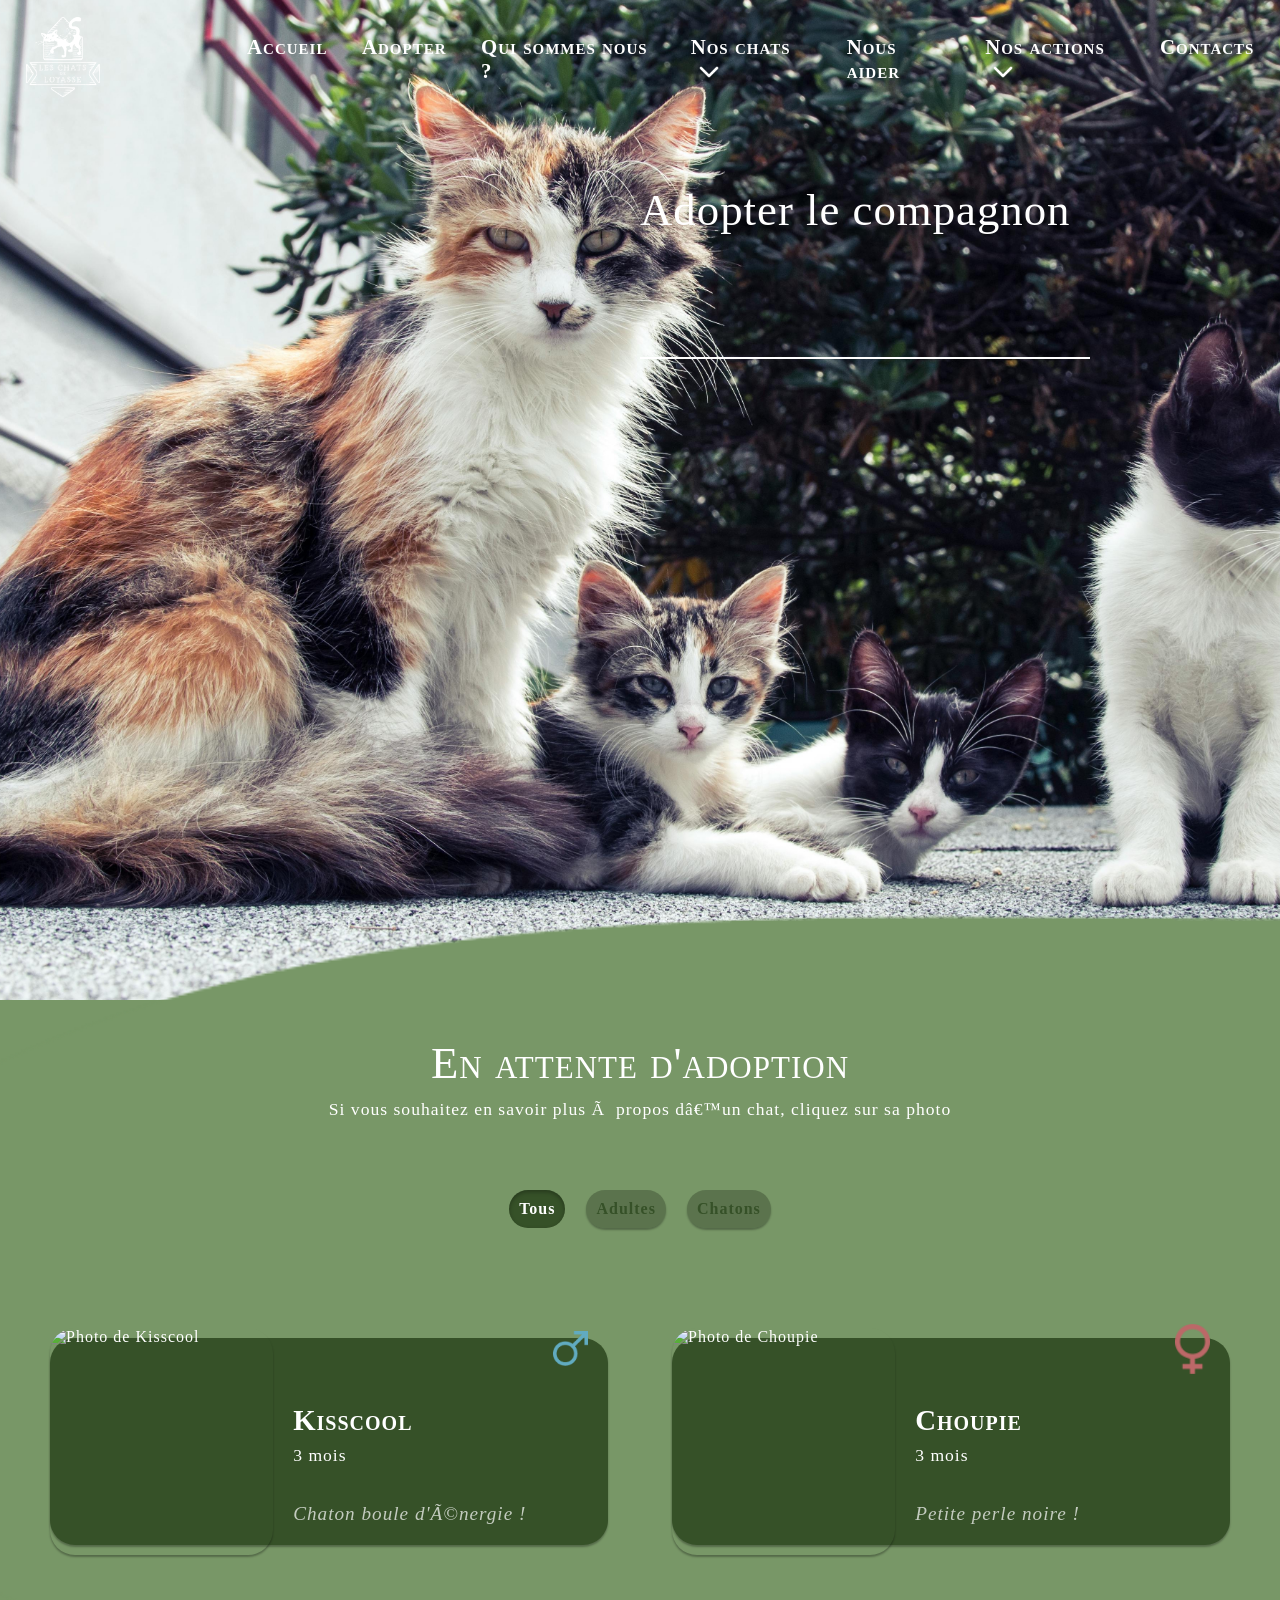
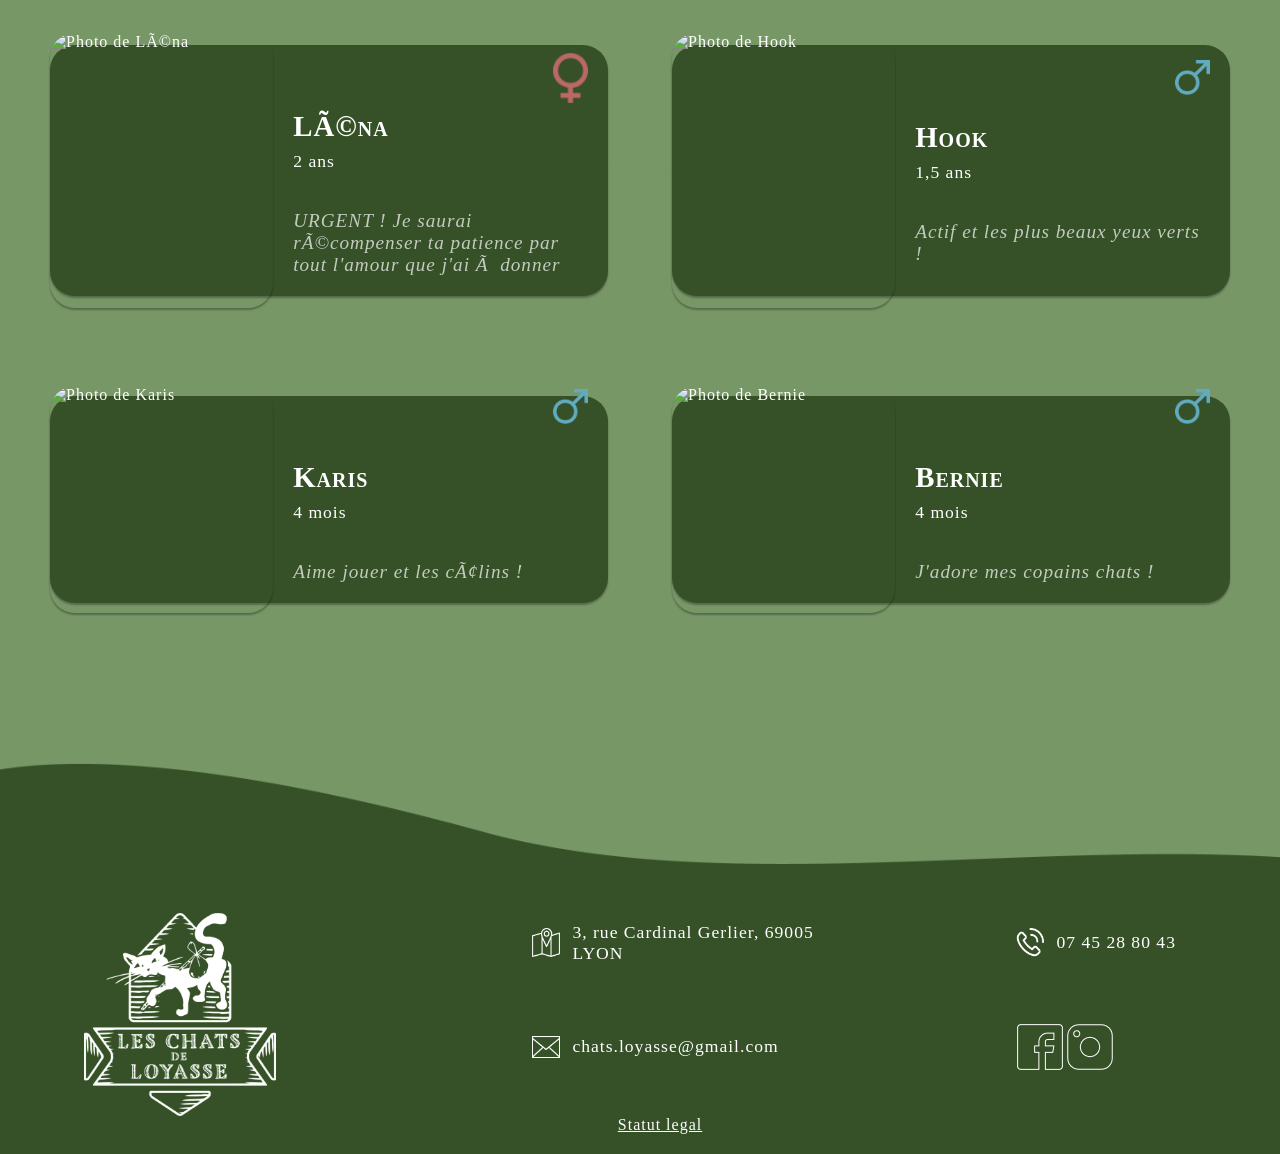
==== adopter.html @ 7abb9135 "Deploying to my-pages from @ LesChatsLoyasse/leschatsloyasse.github.io@4f9bb8a33cccd2a9893de539b8f32" ====
<!DOCTYPE html>

<html lang="fr">
    <head>
    <link rel="stylesheet" href="./styles/index.css">
    <link rel="icon" href="./assets/logo/logo.png"
    <meta charset="UTF-8">
    <meta name="viewport" content="width=device-width, initial-scale=1.0">
    <title>Les Chats de Loyasse</title>
    <script src="./js/mobile.js" defer></script>
    <script id="relative-root" type='text/plain'>./</script>
</head> 
    
    <body>
        <header id="header">
    <nav id="nav-placeholder">
        <div class="logo"> <img src="./assets/logo/logo.png" alt="Logo Association"> </div>
        <ul>
            <li><a href="./index.html">Accueil</a></li>
            <li><a href="./adopter.html">Adopter</a></li>
            <li><a href="./qui-sommes-nous.html">Qui sommes nous ?</a></li>
            <li class="dropdown"><a href="#">Nos chats<img src="./assets/icones/arrow.png"></a>
                <ul class="dropdown-menu">
                    <li><a href="./nos-chats/nouvelles-chats.html">Des nouvelles de nos chats</a></li>
                    <li><a href="./nos-chats/chats-partis.html">Ils nous ont quittés</a></li>
                </ul>
            </li>
            <li><a href="./nous-aider.html">Nous aider</a></li>
            <li class="dropdown"><a href="#">Nos actions<img src="./assets/icones/arrow.png"></a>
                <ul class="dropdown-menu">
                    <li><a href="./nos-actions/actualites.html">Nos actions récentes</a></li>
                    <li><a href="./nos-actions/archives.html">Archives</a></li>
                    <li><a href="./nos-actions/gazette.html">Gazette</a></li>
                </ul>
            </li>
            <li><a href="./contact.html">Contacts</a></li>
        </ul>
    </nav>
</header>   

        <script src="js/adoption.js" defer></script>
        <script id="adoption-data" type='application/json'>[{"id":1,"name":"Kisscool","age":"3 mois","gender":"m","quote":"Chaton boule d'énergie !","description":"Bonjour je m'appelle Kisscool, je suis né le 1er mai 2026. Je suis un chaton mâle.\nJ'aurais pu m'appeler Muguet,\nKisscool c'est quand même plus cool.\nJe suis une vraie boule d'énergie !\nJ'adore jouer, courir et me chamailler avec Choupie ma copine.\nJe suis très câlin et j'ai besoin de compagnie. Je n'aime pas l'inconnu et un peu timide au début quand je fais connaissance. \nMais une fois la confiance gagnée, je une machine à ronron. Je suis un vrai petit glouton, avec une préférence pour la pâté, je mange aussi des croquettes car cela est bon pour mes dents.\nIdentifié,\nPrimo vacciné typhus coryza,\nTesté Fiv et Leucose négatif,\nDéparasité et vermifugé.","imagesSrc":["https://lh3.googleusercontent.com/d/1_1PMD6SyiUjVE1dHV0y-Q23eF_4pXwdk"]},{"id":2,"name":"Choupie","age":"3 mois","gender":"f","quote":"Petite perle noire !","description":"Bonjour je m'appelle Choupie, je suis née le 1er mai 2026.\nJ'ai été trouvée seule errant dans la rue.\nJe suis une petite perle noire.\nActuellement je suis en famille d'accueil avec mon copain Kisscool.\nJe suis très aventureuse, j'aime explorer tous les endroits où je me trouve. Je n'ai pas peur des autres animaux, et je ne les fuis pas. \nJe suis assez indépendante.\nJ'apprécie les petits câlins mais pas de trop, c'est quand je le décide. J'aime beaucoup jouer, avec une petite préférence pour les balles, mais j'apprécie aussi le calme. J'ai bon appétit, je mange croquettes et pâté.\nIdentifiée,\nPrimo vacciné typhus coryza,\nTestée Fiv et Leucose négatif,\nDéparasitée et vermifugée.","imagesSrc":["https://lh3.googleusercontent.com/d/1IlS-QMqz1psFe7-3moTDQ3bWQQbSnFkf"]},{"id":3,"name":"Léna","age":"2 ans","gender":"f","quote":"URGENT ! Je saurai récompenser ta patience par tout l'amour que j'ai à donner","description":"Léna, jeune chatte très attachante, cherche une famille douce et patiente. Encore craintive vis-à-vis de l’humain, elle accepte de manger dans la main et se rapproche volontiers quand on ne cherche pas à la toucher. Très sociable avec ses congénères, elle adore la compagnie des autres chats. Elle ne se cache jamais, aime les coussins douillets, déambule librement dans la maison ou dans la cour. Elle joue seule ou avec les autres chats, mais a peur des objets agités par l’humain. Léna a besoin d’un foyer calme avec d’autres chats, de l’espace pour s’épanouir, et de temps pour accorder sa confiance. Un suivi vétérinaire est à prévoir pour l’aider à gérer son surpoids et son entretien. Offrez-lui un environnement serein et elle vous touchera par sa présence discrète et son regard tendre.\nPour adopter : envoyez un mail à adoptions.loyasse@gmail.com","imagesSrc":["https://lh3.googleusercontent.com/d/11Bg1rjlFTJp7i-NtbIuOmr6hZD1KEq0T","https://lh3.googleusercontent.com/d/1hBW05hfZKC8oevgwJj3qBRKaxlJEmF6s","https://lh3.googleusercontent.com/d/1T7B9fxQH6N_8dolacjbYdTZiBQu6Ne3V"]},{"id":4,"name":"Hook","age":"1,5 ans","gender":"m","quote":"Actif et les plus beaux yeux verts ! ","description":"Hook est un jeune chat mâle, très proche des humains.Il adore leur compagnie et est toujours en quête de câlins et d’attention. Avec les autres chats, il aime surtout avoir son indépendance et gérer les rencontres à son rythme. Comme il est très actif, il a besoin d’espace pour se dépenser. Un petit extérieur sécurisé serait un vrai plus pour laisser s’exprimer son côté gavroche !\n\nSon moment préféré de la journée ? La partie de foot avec sa famille d’accueil, avant de s’endormir tout contre eux… :)\n\n🪪 identifié\n💉 vacciné\n🪲 déparasité \n🐛 vermifugé\n🔬 FIV/Leucose négatifs\n      STÉRILISÉ\nPour adopter : envoyez un mail à adoptions.loyasse@gmail.com","imagesSrc":["https://lh3.googleusercontent.com/d/1MdNGfbhoHh1pR-PflrooQTvhcOW6DCWk","https://lh3.googleusercontent.com/d/1fnEaMBWta97PSLHlr5QrNWjZdLY1JawC"]},{"id":5,"name":"Karis","age":"4 mois","gender":"m","quote":"Aime jouer et les câlins ! ","description":"Karis né le 30 mars 2026 a été trouvé seul dans la rue.\nJe suis un chaton sociable qui aime mes amis chats et les humains.\n J'aime jouer et surtout les câlins.\n\n🪪 identifié\n💉 primo vacciné typhus coryza\n🪲 déparasité \n🐛 vermifugé\n🔬 FIV/Leucose négatifs\nPour adopter : envoyez un mail à adoptions.loyasse@gmail.com","imagesSrc":["https://lh3.googleusercontent.com/d/1tnq5BwRciJkYJXHCWCq8ooVQ7dy0NrDQ"]},{"id":6,"name":"Bernie","age":"4 mois","gender":"m","quote":"J'adore mes copains chats ! ","description":"Bernie né le 30 mars 2026, a été trouvé avec son frère et sa sœur dans la rue.\nJe suis un chaton sociable qui aime mes amis les chats. Je suis encore un peu timide avec les humains mais une fois avec ma nouvelle famille, cela devrait s'améliorer rapidement.\n\n🪪 identifié\n💉 primo vacciné typhus coryza\n🪲 déparasité \n🐛 vermifugé\n🔬 FIV/Leucose négatifs\nPour adopter : envoyez un mail à adoptions.loyasse@gmail.com","imagesSrc":["https://lh3.googleusercontent.com/d/1TLNfnxMCgy4QF6RyqzNiVXrnpAW4Rv0t"]}]</script>

        <section class="accueil page-adoption-top">
            <div class="page-adoption-top-text">
                <h1 class="title">Adopter le compagnon
                <span class="title-slider">
                    <span class="slider">
                        <span class="slider-word">idéal</span>
                        <span class="slider-word">de vos rêves</span>
                        <span class="slider-word">qui changera votre vie</span>
                        <span class="slider-word">fait pour vous</span>
                        <span class="slider-word">qui remplira votre coeur</span>
                        <span class="slider-word">aussi unique que vous</span>
                        <span class="slider-word">qui vous attend</span>
                    </span>
                </span>
                </h1>
                    <hr class="page-adoption-separator">
        </section>

        <!-- Titre de la liste d'adoption -->

        <section class="page-adoption-list">
            <span class="page-adoption-list-text checkVisibility">
                <h2 class="subtitle">En attente d'adoption</h2>
                <p class="text" id="text-adoption-list">Si vous souhaitez en savoir plus à propos d’un chat, cliquez sur sa photo</p>
            </span>

            <!-- Bouton de filtres en haut de la liste d'adoption -->
            <!-- Listage par "Tous", "Chatons" ou "Adultes"-->

            <div class="action-buttons">
                <div class="filter-buttons" role="group" aria-label="Filtrer par âge">
                    <button id="filterAllButton" class="filter-button filter-active">Tous</button>
                    <button id="filterAdultesButton" class="filter-button">Adultes</button>
                    <button id="filterChatonsButton" class="filter-button">Chatons</button>
                </div>
            </div>

            <!-- Vue grille de tous les chats a l'adoption -->
            
            <div class="page-adoption-grille" id="adoptionGrid"> </div>

            <!-- Vue detaille des chats lors d'un clic sur une card -->
            <section id="detailView" class="detail-view hidden" aria-labelledby="detailName" role="region">
                <button id="backButton" class="back-button" aria-label="Retour à la liste">
                    <img src="assets/icones/icon-arrow-2.svg" alt="Retour">
                </button>
                <article class="detail-card">
                    <img id="detailImage" src="" alt="Photo détaillée du chat" class="detail-image">
                    <div class="detail-text-content">
                        <img id="detailGenderIcon" src="" alt="Genre" class="detail-gender-icon">
                        <h2 id="detailName" class="detail-name">Nom du Chat</h2>
                        <span id="detailAge" class="detail-age">Âge</span>
                        <p id="detailQuote" class="detail-quote">"Citation"</p>
                        <div id="detailDescription" class="detail-description">
                        </div>
                    </div>
                </article>
                <div class="carousel">
                    <div class="carousel-photos-container" id="carouselPhotosContainer"></div>
                    <div class="carousel-buttons-container" id="carouselButtonsContainer"></div>
                </div>
            </section>

            <nav role="nav-pagination" aria-label="Pagination des adoptions" id="pagination-section">
                <ul class="pagination">
                    <button id="prevButton" aria-label="Page précédente"><img src="assets/icones/icon-arrow-2.svg"></button>
                    <button id="nextButton" aria-label="Page suivante"><img src="assets/icones/icon-arrow-2.svg"></button>
                </ul>
                </nav>
        </section>

        <div class="footer">
    <div class="footer-content">
    <img src="./assets/logo/logo-footer.png" alt="Logo Association">
        <section class="contact">
            <div class="contact-link"><img src="./assets/icones/address.png"><p>3, rue Cardinal Gerlier, 69005 LYON</p></div>
            <div class="contact-link"><img src="./assets/icones/phone.png"><p>07 45 28 80 43</p></div>
            <div class="contact-link"><img src="./assets/icones/mail.png"><p>chats.loyasse@gmail.com</p></div>
            <div class="contact-link">
                <div class="socials">
                    <a href="https://www.facebook.com/p/Association-Les-Chats-de-Loyasse-100064752067295/?locale=fr_FR"  target="_blank"><img src="./assets/icones/facebook.png"></a>
                    <a href="https://www.instagram.com/leschatsdeloyasse/"  target="_blank"><img src="./assets/icones/instagram.png"></a>
                </div>
        </section>
    </div>
    <a href="https://www.journal-officiel.gouv.fr/pages/associations-detail-annonce/?q.id=id:201700211063"  target="_blank">Statut legal</a>
</div>

        
    </body>
</html>
---- styles/index.css ----
/* styles.css */

/* Variables globales */

:root {
    --light-background-color: #789767; /* Definition de la couleur de fond clair */
    --dark-background-color: #365128; /* Definition de la couleur de fond foncé */
    --light-opacity-background: rgba(48, 72, 36, 0.897); /* Definition de la couleur de fond legerement transparent */
    --hover-background: rgba(0, 0, 0, 0.5); /* Definition du fond lors d'un hover */
    --box-shadow: 0 2px 2px 0 rgba(0, 0, 0, 0.3); /* Definition de l'ombre sur les elements */
    overflow-x: hidden;
    forced-color-adjust: none;
}

/* Style global */

body {
    font-family: Georgia, serif, 'Times New Roman', Times, serif;
    margin: 0;
	color: white;
    padding: 0;
    display: flex;
    flex-direction: column;
    align-items: stretch;
    max-width: 100%;
    letter-spacing: 1px;
    text-align: left;
    overflow-x: hidden;
}

header {
    background-color: transparent;
    padding: 10px 0;
    position: absolute;
    width: 100%;
    top: 0;
    left: 0;
    z-index: 1000;
}

a {
    text-decoration: none;
    color: white;
}

.hidden {
    display: none !important;
}

.accueil { 
    display: flex;
    overflow: hidden;
    position: relative;
    text-align: left;
    margin-top: 0px;
    height: 100vh;
    max-width: 100%;
    min-height: 100%;
    padding-top: 100px;
}

/* Style global du text */ 

.title { /* Definit le titres en haut chaque page */
    font-size: 2.8em;
    font-weight: lighter;
    line-height: 125%;
}

.subtitle { /* Definit les titres plus petits */
    font-size: 2.8em;
    font-weight: lighter;
    text-align: center;
    font-variant: small-caps;
}

.section-title { /* Définit les titres de sections */
    font-size: 1.8em;
    font-weight: lighter;
    font-variant: small-caps;
}

.text { /* Text par défaut */
    font-size: 1.1em;
    line-height: 150%;
}

.highlight { /* Text a mettre en avant */
    font-weight: bold;
    line-height: 150%;
}

.citation {
    font-style: italic;
    opacity: 0.7;
    font-size: larger;
}

/* -- NAVIGATION -- */

nav {
    display: flex;
    justify-content: space-between;
    align-items: center;
    font-variant: small-caps;
    font-weight: lighter;
    padding-right: 2vw;
    padding-top: 0.5vh;
    flex-direction: row;
    font-size: 1.3em;
    padding-left: 2vw;
}
nav .logo {
    width: 30vw;
}

nav .logo img {
   width: 20%;
}

nav ul {
    list-style: none;
    display: flex;
    gap: 2.7vw;
    margin-left: -15vw;
}

nav ul li img {
    padding-left: 8px;
    width: 20px;
}

nav ul li a {
    color: white;
    text-decoration: none;
    font-weight: bold;
}

@media only screen and (min-width : 320px) and (max-width : 767px) {
    header {
        display: flex;
        flex-direction: row;
        justify-content: space-between;
    }

    /* Sidenav menu */
    .sidenav {
        height: 100%;
        width: 250px;
        position: fixed;
        z-index: 1;
        top: 0;
        left: -250px;
        background-color: var(--light-background-color);
        padding-top: 60px;
        transition: left 0.5s ease;
    }
  
    /* Sidenav menu links */
    .sidenav a {
        padding: 8px 8px 8px 32px;
        text-decoration: none;
        font-size: 25px;
        color: white;
        display: block;
        transition: 0.3s;
    }
    
    .sidenav a:hover {
        color: var(--dark-background-color);
    }
    
    .sidenav ul {
        list-style-type: none;
        padding: 0;
        margin: 0;
    }
    
    /* Active class */
    .sidenav.active {
        left: 0;
    }
    
    /* Close btn */
    .sidenav .close {
        position: absolute;
        top: 0;
        right: 25px;
        font-size: 36px;
    }
    
    /* Icône burger */
    .burger-icon span {
        display: block;
        width: 35px;
        height: 5px;
        background-color: white;
        margin: 6px 0;
        margin-left: 2vw;
    }


    .logo img {
        width: 10vw;
        padding-right: 4vw;
    }

    li img {
        padding-left: 8px;
        width: 3vw;
    }

    .dropdown-menu-burger a {
        font-size: 1.2em;
        color: var(--dark-background-color);
    }

    .dropdown-menu-burger a:hover {
        color: white;
    }
}

/* Dropdown menu */

.dropdown {
    position: relative;
    display: inline-block;
}

.dropdown-menu {
    opacity: 0;
    visibility: hidden;
    transform: translateY(-10px);
    position: absolute;
    top: 100%;
    left: 15vw;
    background: var(--light-opacity-background);
    padding: 10px 0;
    min-width: 150px;
    width: 290px;
    box-shadow: var(--box-shadow);
    border-radius: 25px;
    z-index: 10;
    transition: opacity 0.3s ease, transform 0.3s ease;
}

.dropdown-menu li {
    padding: 10px;
    text-align: left;
}

.dropdown-menu a {
    display: block;
    color: white;
    padding: 10px 15px;
    transition: background-color 0.3s ease;
    font-size: smaller;
    padding-right: 1%;
}

.dropdown-menu a:hover {
    background: var(--hover-background);
    border-radius: 10px;
}

.dropdown:hover .dropdown-menu {
    display: block;
    opacity: 1;
    visibility: visible;
    transform: translateY(0);
}

/* Style global des boutons */

button {
    font-family: Georgia, serif, 'Times New Roman', Times, serif;
    letter-spacing: 1px;
    font-size: 1.2em;
    border-radius: 0.5em;
    background-color: var(--dark-background-color);
    background: var(--light-opacity-background);
    color: white;
    border: none;
    cursor: pointer;
    box-shadow: var(--box-shadow);
}

.buttons {
    font-family: Georgia, serif, 'Times New Roman', Times, serif;
    letter-spacing: 1px;
    font-size: 1.2em;
    border-radius: 0.5em;
    background-color: var(--dark-background-color);
    background: var(--light-opacity-background);
    color: white;
    border: none;
    cursor: pointer;
    box-shadow: var(--box-shadow);
    margin: 5px;
    padding: 10px 20px;
}

.action-button {
    margin: 5px;
    padding: 10px 20px;
}

button:hover {
    background-color: var(--hover-background);
    box-shadow: var(--box-shadow);
    transform: scale(110%);
}

/* Styles pour les boutons de filtre */
.filter-buttons {
    text-align: center; 
    margin-bottom: 30px; 
    margin-top: 20px; 
}

.filter-button {
    padding: 10px 20px; 
    margin: 0 8px;
    cursor: pointer;
    background-color: #222f1c56;
    color: var(--dark-background-color);
    border-radius: 20px;
    font-size: 1em;
    font-weight: bold;
    transition: background-color 0.3s ease, color 0.3s ease, box-shadow 0.3s ease;
}

.filter-button:hover:not(.filter-active) {
    background-color: var(--hover-background);
    box-shadow: var(--box-shadow);
    color: white;
}

.filter-button.filter-active {
    background-color: var(--dark-background-color);
    color: white;
    font-weight: bold;
    border-color: var(--dark-background-color);
    box-shadow: inset 0 2px 4px rgba(0,0,0,0.3); /* Léger effet enfoncé */
}

/* -- PAGINATION -- */

.pagination .buttons.active {
    background-color: var(--hover-background);
    box-shadow: var(--box-shadow);
}

nav[role="navigation"] {
    text-align: center; /* Centre les éléments de pagination */
    margin-top: 30px;
}

.pagination {
    list-style: none;
    padding: 0;
    margin: 0;
    display: inline-flex; /* Aligne les boutons horizontalement */
    gap: 15px; /* Espace entre les boutons */
    z-index: 10;
}

.pagination button {
    background-color: var(--dark-background-color);
    border: none;
    border-radius: 10px;
    padding: 10px;
    cursor: pointer;
    transition: background-color 0.3s ease, transform 0.2s ease;
    display: flex;
    align-items: center;
    justify-content: center;
}

.pagination button img {
    width: 20px;
    height: 20px;
    display: block;
    filter: brightness(0) invert(1);
}

.pagination button#nextButton img {
    transform: scaleX(-1);
}


.pagination button:hover:not(:disabled) {
    background-color: #5a7a4a;
    transform: scale(1.1);
}

.pagination button:disabled {
    background-color:  #222f1c56;
    cursor: not-allowed;
    opacity: 0.6;
    transform: none;
}

/* ACCUEIL */

/* top */

.homepage {
    background: url('../assets/images/accueil.jpg') no-repeat;
    background-position: left 0 bottom 35%;
    background-size: cover; 
}

.accueil-text {
    display: flex;
    flex: 1;
    flex-basis: auto;
    flex-shrink: 2;
    flex-direction: column;
    justify-content: center;
    padding: 8vh;
    padding-top: 20vh;
    padding-bottom: 30vh;
    max-width: 50vw;
    max-height: 50vh;
    text-align: left;
}

.separator {
    width: 60%;
    height: 0px;
    color: white;
    background: white;
    margin:0px 0px 20px;
    margin-left: 10%;
    border: 1px solid white;
}

.accueil-buttons {
    display: flex;
    flex-direction: row;
    gap: 30px;
    max-width: 50vw;
}

.accueil-button {
    display: flex;
    flex-direction: column;
    gap: 20px;
    width: 15vw;
    height: 22vh;
    min-width: 5vw;
    min-height: 5vh;
    align-items: center;
    justify-content: center;

}

.accueil-button img {
    width: 5vw;
    min-width: 2vw;
}

@media only screen and (min-width : 360px) and (max-width : 767px) {
    .homepage {
        background-size: cover;
        background-position: -101vw 0vh;
        padding-top: 10vh;
        height: 85vh;
    }

    .accueil-text {
        width: 100%;
        max-width: 100%;
        padding-right: 0;
        padding-left: 3vw;
        margin-top: -2vh;
        font-size: 0.8em;
    }
    
    .separator {
        width: 90%;
        margin-left: 0;
    }
    
    .accueil-buttons {
        max-width: 100vw;
        margin-right: 0;
        gap: 0;
    }
    
    .accueil-button {
        width: 25vw;
        height: 13vh;
        margin: 3vw;
    }
    
    .accueil-button img {
        width: 6vw;
    }
}

/* Section adoption */
.adoption {
    display: flex;
    flex-basis: 50%;
    height: 100vh;
    width: 100vw;
    text-align: center;
    background: var(--light-background-color);
    position: relative;
    flex-direction: column;
    z-index: 3;
}

.adoption::before {
    display: flex;
    content: "";
    position: absolute;
    top: -24vh; /* Ajuste cette valeur pour faire chevaucher la vague */
    width: 100vw;
    max-width: 100vw;
    min-width: 100vw;
    height: 100%; /* Ajuste la hauteur selon ta vague */
    background: url('../assets/vagues/vague-accueil-top.png') no-repeat;
    background-size: cover;
    z-index: 2; /* Assure qu'elle est bien visible au-dessus de `.accueil` */
}

.adoption-text {
    display: flex;
    flex-direction: column;
    z-index: 4;
    align-self: center;
    align-content: stretch;
    opacity: 0;
    font-size: 1.2em;
}

.adoption-text h2 {
    letter-spacing: 2px;
}
.adoption-text p {
    margin-top: -15px;
}

.liste-adoption {
    display: grid;
    grid-template-columns: repeat(3, minmax(150px, 1fr));
    width: 80vw;
    align-self: center;
    gap: 75px;
    padding: 0px;
    padding-top: 50px;
    z-index: 3;
    align-items: center;
    justify-items: center;
}

.cat-card {
    position: relative;
    width: 100%;
    height: 300px;
    border-radius: 20px;
    overflow: hidden;
    box-shadow: var(--box-shadow);
    background-color: var(--dark-background-color);
}

.overlay {
    display: flex;
    flex-direction: row;
    gap: 5%;
    align-items: center;
    justify-content: center;
    font-weight: bold;
    color: white;
    z-index: 2;
}

.overlay p {
    font-weight: lighter;
}

.overlay img {
    width: auto;
    height: 22px;
}

.adoption button {
    width: 15%;
    padding: 1%;
    align-self: center;
    margin-top: 3%;
    z-index: 3;
}


@media only screen and (min-width : 320px) and (max-width : 767px) {

    .adoption {
        padding-bottom: 4vh;
    }

    .adoption::before {
        display: none;
    }

    .adoption .title {
        font-size: 2em;
    }

    .adoption .subtitle {
        font-size: 2em;
    }

    .adoption-text .p {
        padding: 3vw;
    }

    .adoption::before {
        display: none;
    }

    .liste-adoption {
        gap: 3vw;
        grid-template-columns: repeat(2, minmax(150px, 1fr));
        margin-top: -5vh;
        margin-bottom: 3vh;
        width: 95vw;
    }
    
    .cat-card {
        width: 100%;
        height: 90%;
    }
    
    .cat-card img {
        height: 80%;
    }
     
    .overlay img {
        width: auto;
        height: 22px;
    }
    
    .adoption button {
        width: 50vw;
    }

    .overlay {
        padding-bottom: 3vh;
        margin-top: -1vh;
    }
}

/* Section actualites */

.actualites::before {
    display: flex;
    content: "";
    position: absolute;
    top: -116vh; 
    width: 100vw;
    max-width: 100vw;
    min-width: 100vw;
    height: 100%;
    background: url('../assets/vagues/vague-accueil-bottom.png') no-repeat;
    background-size: cover;
    z-index: 2; 
}

.actualites {
    display: flex;
    background: url("../assets/images/actualites.jpg");
    width: 100%;
    height: 130vh;
    flex-grow: 1;
    overflow: hidden;
    position: relative;
    padding-top: 50px;
    background-size: cover; 
    background-position: right 0 top 5%;
    max-width: 100%;
    min-height: 100%;
    z-index: 1;
    padding-bottom: 80px;
}

.news-card {
    display: flex;
    flex-direction: column;
    background: var(--light-opacity-background);
    padding-left: 35px;
    padding-right: 35px;
    height: 100vh;
    border-radius: 20px;
    width: 45vw;
    min-width: 40vw;
    margin-top: 12%;
    margin-left: 45vw;
    box-shadow: var(--box-shadow);
    z-index:10;
}

.news-card h3 {
    padding: 0px;
    margin-top: 10px;
    margin-bottom: 0;
} 

.preview-text {
    display: flex;
    display: -webkit-box;
    -webkit-box-orient: vertical;
    -webkit-line-clamp: 10;
    line-clamp: 10;
    position:relative;
    width: 100%;
    max-height: 40%;
    line-height: 25px;
    overflow: hidden;
    white-space: normal;
    text-overflow: ellipsis;
}

.news-card p {
    font-size: 1.2em;
    margin-top: 30px;
    max-height: 100%;
}

.news-card img {
    width: 60%;
    height: auto;
    border-radius: 10%;
    align-self: center;
    margin-top: 2vh;
    margin-bottom: 2vh;
}

.news-card button {
    width: 35%;
    align-self: center;
    box-shadow: var(--box-shadow);
    z-index: 10;
    margin-bottom: 3vh;
}

@media only screen and (min-width : 320px) and (max-width : 767px) {
    .actualites {
        justify-content: center;
        padding-top: 0;
        background-position: 280vw;
    }

    .actualites::before {
        content: "";
        background: none;
    }

    .news-card {
        width: 75vw;
        margin-left: 0;
    }

    .news-card img {
        width: 100%;
    }

    .news-card button {
        width: 60%;
    }
}

/* PAGE ADOPTION */

.page-adoption-top {
    background: url('../assets/images/adoption.jpg') no-repeat;
    background-size: cover; 
    background-position: left 0 bottom 35%;
}

.page-adoption-top-text {
    width: 100%;
    padding-left: 50vw;
    padding-top: 5vh;
    display: flex;
    flex-direction: column;

}

.page-adoption-top-text h1 {
    width: 100%;
}

.page-adoption-separator {
    width: 70%;
    height: 0px;
    color: white;
    background: white;
    margin-left: 0;
    margin-top: -15px;
    border: 1px solid white;
}

.page-adoption-list {
    display: flex;
    height: 100%;
    width: 100%;
    background: var(--light-background-color);
    position: relative;
    flex-direction: column;
    z-index: 2;
    justify-content: center;
    padding-bottom: 100px
}

.page-adoption-list-text {
    opacity: 0;
    text-align: center;
}

.page-adoption-list .text {
    margin-top: -30px;
}

.page-adoption-list::before {
    display: flex;
    content: "";
    position: absolute;
    top: -25vh; /* Ajuste cette valeur pour faire chevaucher la vague */
    width: 100vw;
    max-width: 100vw;
    min-width: 100vw;
    height: 100%; /* Ajuste la hauteur selon ta vague */
    background: url('../assets/vagues/vague-accueil-top.png') no-repeat;
    background-size: cover;
}

.page-adoption-list .action-buttons {
    display: flex;
    gap: 100px;
    justify-content: center;
    margin-top: 30px;
    z-index: 3;
}

.page-adoption-list button {
    padding: 10px;
}

.page-adoption-grille {
    display: grid;
    position: relative;
    grid-template-columns: repeat(2, 1fr);
    row-gap: 100px;
    column-gap: 5vw;
    width: 100vw;
    max-width: 100vw;
    justify-content: center;
    justify-items: center;
    margin: 30px auto 30px auto;
    padding: 50px;
    box-sizing: border-box;
    opacity: 1;
    transition: opacity 0.5s ease-in-out; 
    min-height: 300px;
    animation: fadeIn 0.5s ease-in-out;
    padding-bottom: 20vh;
}

/* États pour l'animation */
.page-adoption-grille.fade-out {
    opacity: 0;
}

.page-adoption-grille.fade-in {
    opacity: 1;
}

.page-adoption-card {
    display: flex;
    background-color: var(--dark-background-color);
    border-radius: 25px;
    width: 100%;
    box-shadow: var(--box-shadow);
    align-items: center;
}

.page-adoption-card img:hover {
    cursor: pointer;
}

.page-adoption-card img {
    width: 40%;
    height: 110%;
    object-fit: cover;
    z-index: 4;
    box-shadow: var(--box-shadow);
    border-radius: 25px;
}

.page-adoption-card-text {
    border-radius: 25px;
    z-index: 3;
    padding-left: 70px;
    height: 100%;
    width: 100%;
    display: flex;
    flex-direction: column;
    align-items: flex-start;
    flex: 1;
    padding: 20px;
    display: flex;
    flex-direction: column;
    justify-content: center;
    text-align: left;
    gap: 5px;
    margin-top: -8%;
}

.page-adoption-card-text .section-title {
    margin-top: 10vh;
    font-weight: bolder;
}

.page-adoption-card-text .text {
    margin-top: 0px;
}

.page-adoption-card-text .citation {
    margin-top: 30px;
}

.page-adoption-card-text img.gender-icon {
    display: flex;
    position: absolute;
    width: 35px;
    height: auto;
    border-radius: 0;
    box-shadow: none;
    align-self: flex-end;
    margin-top: -11%;
    min-height: 0;
}

.page-adoption-list nav {
    align-self: center;
    padding-bottom: 40px;
    padding-right: 0;
    padding-left: 0;
}

/* vue detaillee chat */

.detail-view {
    max-width: 1100px;
    width: 100%;
    margin: auto; /* Centrage et marges */
    position: relative; /* Pour le bouton retour */
    animation: fadeIn 0.5s ease-in-out; /* Animation d'apparition */
    padding-bottom: 150px;
    box-sizing: border-box;
}

/* Animation simple d'apparition */
@keyframes fadeIn {
    from { opacity: 0; transform: translateY(10px); }
    to { opacity: 1; transform: translateY(0); }
}


/* Bouton Retour */
.back-button {
    position: absolute;
    top: -50px; /* Ajuste selon tes préférences */
    background-color: rgba(54, 81, 40, 0.7); /* Fond semi-transparent */
    border: none;
    border-radius: 10px;
    cursor: pointer;
    z-index: 100; /* Au-dessus du reste */
    transition: background-color 0.3s ease;
    display: flex; /* Pour centrer l'icône */
    align-items: center;
    justify-content: center;
    box-shadow: var(--box-shadow);
}
.back-button:hover {
    background-color: rgba(54, 81, 40, 0.9);
}
.back-button img {
    width: 18px; /* Taille de l'icône flèche */
    height: 18px;
    filter: brightness(0) invert(1); /* Icône blanche */
    display: block;
}

/* Carte détaillée (basée sur la structure du screenshot) */
.detail-card {
    display: flex;
    overflow: hidden; /* Pour que l'arrondi s'applique à l'image */
    padding-top: 50px;
    align-items: flex-start; /* Aligne l'image et le texte en haut */
    width: 100%;
}

/* Image dans la vue détaillée */
.detail-card .detail-image {
    width: 40%; /* Largeur de l'image */
    object-fit: cover; /* Comportement de l'image */
    z-index: 10;
    box-shadow: var(--box-shadow);
    max-height: 75vh;
    display: flex;
    border-radius: 25px;
    object-fit: cover;
    flex-shrink: 0;
    height: 75%;
    aspect-ratio: 3 / 4;
}

/* Zone de texte à droite */
.detail-text-content {
    flex: 1; /* Prend l'espace restant */
    padding: 35px 45px; /* Padding généreux */
    position: relative; /* Pour l'icône genre */
    display: flex;
    flex-direction: column;
    border-radius: 20px; /* Coins arrondis */
    box-shadow: var(--box-shadow);
    background-color: var(--dark-background-color);
    margin-left: -150px;
    margin-top: 50px;
    margin-bottom: 100px;
    justify-content: left;
    padding-left: 180px;
    min-height: 650px; 
}

/* Icône genre dans la vue détaillée */
.detail-gender-icon {
    position: absolute;
    top: 30px;
    right: 30px;
    width: 40px; /* Icône un peu plus grande */
    height: auto;
}

/* Styles des textes */
.detail-name {
    font-size: 2.8em; /* Nom en grand */
    font-weight: bold;
    margin: 0 0 5px 0;
    line-height: 1.1;
}

.detail-age {
    font-size: 1.3em;
    margin-bottom: 25px;
    font-style: italic;
    align-self: left;
    justify-self: left;
    font-weight: lighter;
    opacity: 0.7;
}

.detail-quote {
    font-size: 1.4em;
    font-style: italic;
    opacity: 0.5;
    margin: 0 0 30px 0;
    padding-left: 60px;
    border-left: 4px solid var(--dark-background-color);
    line-height: 1.4;
}

.detail-description {
    font-size: 1.1em; /* Taille confortable pour lecture */
    line-height: 1.7; /* Bonne lisibilité */
    color: #f5f5f5; /* Texte légèrement moins blanc pour confort */
    flex-grow: 1; /* Pour pousser le contenu si peu de texte */
    overflow-y: scroll;
    max-height: 450px; /* Ajuste cette valeur (en pixels) selon tes besoins */
    /* Le texte défilera à l'intérieur de cette hauteur maximale */
    padding-right: 10px;
}
.detail-description p { /* Espacement entre paragraphes de la description */
    margin-bottom: 1em;
}
.detail-description p:last-child {
    margin-bottom: 0;
}

.carousel {
    display: flex;
    flex-direction: column;
    justify-content: flex-end;
    position: relative;
    overflow-y: hidden;
    width: 100%;
    gap: 10px;
    margin-top: -30px;
}

.carousel .carousel-photos-container {
    display: flex;
    flex-direction: row;
    gap: 60px;
    transition: transform 0.5s ease-in-out;
}

.carousel-photo {
    display: flex;
}

.carousel-photo img{ 
    border-radius: 25px;
    width: 400px;
    aspect-ratio: 1;
}

.carousel-buttons-container {
    display: flex;
    justify-content: flex-end;
}

.carousel-buttons-container button {
    z-index: 10;
    margin-bottom: 10px;
    margin-top: 20px;
    margin-right: 3px;
}

.carousel-buttons-container img {
    filter: brightness(0) invert(1);
}


/* Styles pour le conteneur de grille LORSQU'IL EST VIDE */
.page-adoption-grille.is-empty {
    display: flex;
    flex-direction: column;
    justify-content: center;
    align-items: center;
    min-height: 450px;
    text-align: center;
    width: 100%;
    box-sizing: border-box;
    /* Important: S'assurer que les styles de grille ne gênent pas */
}

/* Le conteneur du message lui-même (image + texte) */
.empty-grid-message {
    display: flex;
    flex-direction: column;
    justify-self: center;
    align-items: center;
}

/* L'image dans le message vide */
.empty-grid-message img {
    height: auto;
    margin-bottom: 25px; /* Espace entre l'image et le texte */
}

/* Le texte dans le message vide */
.empty-grid-message p {
    font-size: 2em; /* Taille du texte */ 
    line-height: 1.6;
    margin-top: -100px;
}

@media only screen and (min-width : 320px) and (max-width : 767px) {
    .page-adoption-top {
        background-position: right bottom;
    }

    .page-adoption-top-text {
        padding-left: 10vw;
        padding-right: 10vw;
        padding-top: 0vh;
    }

    .page-adoption-grille {
        column-gap: 2vw;
        row-gap: 0;
        padding: 0;
    }

    .page-adoption-list .action-buttons {
        z-index: 10;
    }

    .page-adoption-card {
        width: 95%;
        height: 80%;
        flex-direction: column-reverse;
    }

    .page-adoption-card img {
        width: 100%;
        height: auto;
    }

    .citation {
        display: none;
    }

    .page-adoption-card-text .section-title {
        font-size: 1.5em;
        margin-top: 15vh;
    }

    .page-adoption-card-text {
        align-items: center;
    }

    .page-adoption-card-text img.gender-icon {
        margin-top: 6%;
        margin-right: 3%;
        width: 6vw;
    }

    .detail-view {
        padding-right: 5vw;
        padding-left: 5vw;
    }

    .empty-grid-message {
        padding-left: 5vw;
    }

    .detail-card {
        flex-direction: column;
    }

    .detail-card .detail-image {
        width: 100%;
    }

    .detail-description {
        max-height: 100vh;
    }

    .detail-text-content {
        width: 90%;
        padding-left: 0;
        margin-left: 0;
        padding: 3vw;
        font-size: 90%;
        margin-left: 0.5vh;
    }
}

/* QUI SOMMES-NOUS */

.qui-sommes-nous {
    margin-top: 0px;
    background: url('../assets/images/qui-sommes-nous.jpg') no-repeat;
    background-size: cover; 
}

.text-qui-sommes-nous {
    display: flex;
    flex: 1;
    flex-basis: auto;
    flex-shrink: 2;
    flex-direction: column;
    justify-content: center;
    padding: 8%;
    max-width: 50%;
    text-align: left;
    margin-top: -15%;
}

.qui-sommes-nous .separator {
    width: 65%;
    height: 0px;
    color: white;
    background: white;
    margin:0px 0px 20px;
    border: 1px solid white;
}

.section-association-actions::before {
    display: flex;
    content: "";
    position: absolute;
    top: 90%; /* Ajuste cette valeur pour faire chevaucher la vague */
    width: 100vw;
    max-width: 100vw;
    min-width: 100vw;
    height: 100%; /* Ajuste la hauteur selon ta vague */
    background: url('../assets/vagues/vague-accueil-top.png') no-repeat;
    background-size: cover;
    z-index: 2; /* Assure qu'elle est bien visible au-dessus de `.accueil` */
}

.section-association-actions {
    width: 100%;
    display: flex;
    background-color:var(--light-background-color);
    padding-bottom: 150px;
}

.association-actions {
    width: 100%;
    z-index: 10;
    display: flex;
    flex-direction: column;
    align-items: center;
    align-content: center;
}

.list-association-actions {
    display: grid;
    grid-template-columns: repeat(3, 1fr);
    align-items: center;
    align-content: center;
    justify-items: center;
    gap: 10px;
    padding-bottom: 100px;
}

.association-action {
    width: 60%;
    height: 40%;
    font-size: 1.5em;
    text-align: center;
    text-justify: auto;
}

.association-action img {
    width: 50%;
    height: auto;
}

.text-fin {
    text-align: center;
    font-size: 1.4em;
    padding-top: 50px;
}

@media only screen and (min-width : 320px) and (max-width : 767px) {
    .qui-sommes-nous {
        background-position: bottom;
    }

    .text-qui-sommes-nous {
        max-width: 100%;
        margin-top: -40%;
        font-size: 90%;
        font-size: 0.8em;
    }

    .section-association-actions::before {
        display: none;
    }

    .list-association-actions {
        row-gap: 10vh;
        grid-template-columns: repeat(2, 1fr);
    }

    .association-action {
        display: flex;
        flex-direction: column;
        align-items: center;
        justify-content: center;
    }

    .association-actions .text-fin {
        padding: 3vw;
    }
}

/* NOUS AIDER */

.nous-aider {
    background: url('../assets/images/nous-aider.jpg') no-repeat;
    background-size: cover; 
    background-position: right;
    justify-content: right;
}

.nous-aider .accueil-text {
    max-width: 40vw;
    margin-top: -5vh;
    padding-right: 10vw;
}

.nous-aider .separator {
    width: 70%;
}

.nous-aider .accueil-button {
    width: 11vw;
    height: 18vh;
}


.section-aider::before {
    display: flex;
    content: "";
    position: absolute;
    top: -22vh; /* Ajuste cette valeur pour faire chevaucher la vague */
    width: 100vw;
    max-width: 100vw;
    min-width: 100vw;
    height: 100%; /* Ajuste la hauteur selon ta vague */
    background: url('../assets/vagues/vague-accueil-top.png') no-repeat;
    background-size: cover;
    z-index: 2; /* Assure qu'elle est bien visible au-dessus de `.accueil` */
}

.section-aider {
    width: 100%;
    display: flex;
    background-color:var(--light-background-color);
    position: relative;
}

.section-aider::after {
    display: flex;
    content: "";
    position: absolute;
    top: 22vh; 
    width: 100vw;
    max-width: 100vw;
    min-width: 100vw;
    height: 100%;
    background: url('../assets/vagues/vague-accueil-bottom.png') no-repeat;
    background-size: cover;
    z-index: 2; 
}


.aider {
    width: 100%;
    z-index: 10;
    display: flex;
    flex-direction: column;
    align-items: center;
    align-content: center;
    padding-right: 1%;
    padding-left: 1%;
}

.list-aide {
    display: grid;
    grid-template-columns: 1fr auto 1fr;
    grid-template-rows: auto auto;
    align-items: center;
    gap: 30px 50px;
    max-width: 80%;
    margin: 60px auto 60px auto;
}

.central-cat-image {
    grid-column: 2 / 3;
    grid-row: 1 / 3;
    width: 80%;
    height: auto; 
    justify-self: center;
    align-self: center;
    margin: 10px 0;
}

.help-item {
    display: flex; 
    gap: 15px; 
    align-items: center; 
    padding: 10px;
    width: 100%;
}

.item-top-left {
    grid-column: 1 / 2;
    grid-row: 1 / 2;
    justify-content: flex-end;
    text-align: right;
}
.item-top-right {
    grid-column: 3 / 4;
    grid-row: 1 / 2;
    text-align: left;
}
.item-bottom-left {
    grid-column: 1 / 2;
    grid-row: 2 / 3;
    justify-content: flex-end;
    text-align: right;
}
.item-bottom-right {
    grid-column: 3 / 4;
    grid-row: 2 / 3;
    text-align: left;
}

.help-icon {
    width: var(--help-icon-size);
    height: var(--help-icon-size);
    flex-shrink: 0; /* Empêche l'icône de rétrécir */
}

.help-title {
    font-size: 1.5em;
    font-weight: bold;
    margin: 0 0 8px 0; /* Espace sous le titre */
}

.help-description {
    font-size: 1.3em;
    opacity: 0.7;
    line-height: 1.5;
    margin: 0;
}

/* Wishlist Section */
.wishlist-section {
    position: relative; /* Contexte pour la vague ::after */
    background-image: url("../assets/images/wishlist.jpg");
    background-size: cover; 
    background-position: bottom;
    height: 100vh;
    padding-bottom: 30vh;
    padding-top: 20vh;
    margin-bottom: 10vh;
}

.wishlist-content-wrapper {
    display: flex;
    flex-direction: column;
    margin: 0 auto;
    text-align: center;
    position: relative;
    z-index: 1; 
    justify-content: center;
    align-items: center;
    padding-left: 1vw;
    padding-right: 1vw;
}

.wishlist-content-wrapper .text {
    width: 80vw;
}

.wishlist-steps-list {
    display: flex;
    flex-direction: column;
    align-items: center;
    padding-top: 3vh;
}

/* Étapes Wishlist */
.wishlist-steps {
    display: flex;
    justify-content: space-around; /* Espace équitablement */
    align-items: flex-start; /* Aligne en haut */
    flex-wrap: wrap; /* Passe à la ligne sur petits écrans */
    width: 80vw;
    z-index: 2;
    margin-top: 2vh;
}

.wishlist-steps-list img {
    width: 65vw;
    min-width: 65vw;
}

.step {
    flex: 1; /* Prend espace égal */
    min-width: 150px; /* Largeur minimale avant de passer à la ligne */
    max-width: 200px; /* Largeur maximale */
    text-align: center;
}

.step p {
    font-size: 1em;
    line-height: 1.4;
    margin: 0;
}

/* Zone Visuels (QR + Chat + Texte) */
.wishlist-visuals {
    position: relative; /* Contexte pour positionnement absolu */
    display: flex; /* Utilise Flex pour aligner QR et Chat côte à côte (initialement) */
    align-content: left; /* Centre verticalement (approximatif) */
    justify-content: left; /* Centre horizontalement */
    width: 100%;
    margin-left: 20%;
    margin-top: 15vh;
}

.qr-code-area {
    flex-shrink: 1;
    width: 30%;
    border: 10px solid var(--dark-background-color);
    border-radius: 15px;
}

.qr-code-area img {
    width: 100%;
    height: auto;
    object-fit: contain;
}

.overlay-text-box {
    position: absolute; 
    top: 45%;
    right: 7vw;
    width: 26vw;
    background-color: rgba(40, 60, 30, 0.762);
    padding: 20px;
    border-radius: 15px;
    font-size: 1.2em;
    line-height: 1.5;
    text-align: left;
    box-shadow: var(--box-shadow);
}

.section-don-adhesion {
    position: relative; /* Contexte pour la vague ::after */
    background-image: url("../assets/images/don-adhesion.jpg");
    background-size: cover; 
    background-position: bottom;
    height: 100vh;
    width: 100vw;
    padding-bottom: 65vh;
    padding-top: 50px;
    text-align: center;
}

.section-don-adhesion::before {
    content: "";
    background: url('../assets/vagues/vague-milieu.png') no-repeat;
    background-size: contain;
    z-index: 2;
    display: flex;
    position: absolute;
    top: -25vh; /* Ajuste cette valeur pour faire chevaucher la vague */
    width: 100vw;
    max-width: 100vw;
    min-width: 100vw;
    height: 100%; 
}

.section-don-adhesion .subtitle {
    margin-top: -12vh;
    z-index: 10;
    position: relative;
}

.don-adhesion {
    max-width: 100%; /* Largeur max contenu */
    margin: 0 auto; /* Centrage */
    position: relative; /* Pour être au-dessus de ::before */
    z-index: 10;
    text-align: center; /* Centre le texte final */
}

.colonnes-paiement {
    display: flex;
    align-items: flex-start; /* Aligne en haut */
    gap:300px; /* Espace entre les colonnes */
    margin-bottom: 60px; /* Espace avant texte final */
    justify-content: center;
    padding-top: 200px;

}

.colonne-paiement {
    display: flex;
    flex-direction: column;
    align-items: center;
    flex: 1;
}

.paiement-internet button {
    width: 300px;
}

.cheque-details {
    background-color: var(--light-opacity-background);
    padding: 20px;
    border-radius: 15px;
    width: 50%;
    padding: 5%;
    text-align: center;
}

.cheque-details .text {
    line-height: 2em;
    opacity: 0.8;
}

.cheque-details .info {
    font-size: 1.6em;
    opacity: 1;
}

.colonnes-paiement .note {
    font-size: 0.8em;
    opacity: 1;
    width: 350px;
}

.don-adhesion .text-fin {
    padding-top: 0;
}

@media only screen and (min-width : 320px) and (max-width : 767px) {
    .nous-aider {
        background-position: center;
    }

    .nous-aider .accueil-text {
        max-width: 50vw;
        font-size: 90%;
        padding-right: 6vw;
        font-size: 0.8em;
    }

    .accueil-buttons {
        font-size: 80%;
    }

    .nous-aider .accueil-button {
        width: 25vw;
        height: 13vh;
        margin: 3vw;
    }

    .nous-aider .accueil-buttons {
        margin-left: -40vw;
        margin-top: 5vh;
    }
    
    .accueil-button img {
        width: 6vw;
    }

    .section-aider {
        padding-bottom: 5vh;
    }

    .section-aider::before {
        display: none;
    }

    .section-aider::after {
        display: none;
    }

    .list-aide {
        display: flex;
        flex-direction: column;
    }

    .central-cat-image {
        display: none;
    }

    .wishlist-section {
        padding-bottom: 60vh;
        padding-top: 5vh;
        background-position: 251vw;
    }

    .wishlist-steps {
        display: flex;
        flex-direction: column;
        margin-top: 2vh;
        gap: 3vh;
        align-items: center;
    }

    .wishlist-steps-list img {
        display: none;
    }

    .wishlist-visuals {
        margin-top: 25vh;
        display: flex;
        flex-direction: column;
        margin-left: 0;
        align-items: center;
    }

    .qr-code-area {
        margin-top: -20vh;
    }

    .overlay-text-box {
        align-self: center;
        display: flex;
        padding: 3vw;
        margin: 3vw;
        margin-top: 3vw;
        margin-top: 5vh;
        width: auto;
        right: 0;
    }

    .section-don-adhesion {
        padding-bottom: 58vh;
    }

    .section-don-adhesion::before {
        display: none;
    }

    .section-don-adhesion .subtitle {
        margin-top: -16vh;
        background-color: var(--light-background-color);
        height: 15vh;
        padding-top: 5vh;
    }

    .don-adhesion {
        margin-top: -10vh;
        padding-bottom: 60vh;
    }

    .don-adhesion .accueil-button img {
        width: 12vw;
    }

    .colonnes-paiement {
        gap: 2vh;
        flex-direction: column;
        align-content: center;
        font-size: 80%;
        align-items: center;
        padding-top: 10vh;
    }

    .cheque-details {
        width: 80vw;
    }

    .text-fin {
        padding-top: 0;
        margin-top: -5vh;
    }
}


/* PAGE CONTACT */

.accueil-contact {
    display: flex;
    overflow: hidden;
    position: relative;
    text-align: left;
    margin-top: 0px;
    background: url('../assets/images/contact.jpg') no-repeat;
    background-size: cover; 
    background-position: left;
    height: 100vh;
    max-width: 100%;
    min-height: 100%;
    padding-top: 100px;
    justify-content: left;
    overflow-x: hidden;
}

.accueil-contact .accueil-text {
    font-size: 1.2em;
}

.accueil-contact .separator {
    margin-left: 0;
}

@media only screen and (min-width : 320px) and (max-width : 767px) {
    .accueil-contact {
        background-position: center;
    }

    .accueil-contact .accueil-text {
        margin-left: 0;
        margin-top: -10vh;
        font-size: 1.2em;
    }
}

/* PAGE ACTIONS/ACTUALITES & ACTION/ARCHIVES */

.nos-actions {
    background: url('../assets/images/nos-actions-actualites.jpg') no-repeat;
    background-size: cover; 
    background-position: right;
    justify-content: left;
    overflow-x: hidden;
    z-index: 1;
}

.nos-actions .separator {
    margin-left: 0;
}

.nos-actions .text {
    font-size: 1.5em;
}

.nos-actions a {
    text-decoration: underline;
}

.section-actions::before {
    content: "";
    background: url('../assets/images/font-nos-actions.png') no-repeat;
    background-size: contain;
    background-position: center;
    z-index: 2;
    display: flex;
    position: absolute;
    top: -53%;
    width: 100vw;
    max-width: 100vw;
    min-width: 100vw;
    height: 100%; 
}

.section-actions {
    z-index: 1;
    position: relative;
    padding-bottom: 80px;
    background-color: var(--light-background-color);
}

.liste-actions {
    margin-top: 10px;
    display: flex;
    flex-direction: column;
}

.item-action {
    background-color: var(--light-background-color);
    display: flex;
    padding: 50px;
    justify-content: space-between;
}

.item-action:nth-child(2) {
    background-color: var(--dark-background-color);
    flex-direction: row-reverse;
}

.item-action img {
    width: 40%;
    border-radius: 25px;
    max-height: 40%;
    height: 40%;
}

.item-action-text {
    padding-right: 50px;
    padding-left: 50px;
    width: 60%;
}

.item-action-text .section-title {
    font-weight: bold;
}

.section-actions nav {
    justify-content: right;
    background-color: var(--light-background-color);
    padding-bottom: 50px;
    padding-top: 10px;
}

.archives {
    background: url('../assets/images/archives.jpg') no-repeat;
    background-size: cover; 
    background-position: right;
    justify-content: left;
    overflow-x: hidden;
    z-index: 1;
}

.archives .separator {
    margin-left: 0;
}

.archives .text {
    font-size: 1.5em;
}

.archives a {
    text-decoration: underline;
}

@media only screen and (min-width : 320px) and (max-width : 767px) {
    .nos-actions {
        background-position: -234vw;
    }

    .nos-actions .accueil-text {
        padding-top: 0;
    }

    .section-actions::before {
        display: none;
    }

    .item-action {
        flex-direction: column;
        align-items: center;
        font-size: 90%;
        padding: 0;
        padding-bottom: 10vh;
    }

    .item-action:nth-child(2) {
        flex-direction: column;
    }

    .item-action img {
        width: 80%;
        height: auto;
    }

    .item-action-text {
        width: 80%;
        padding-left: 0;
        padding-right: 0;
    }

    .archives {
        background-position: -113vw;
    }

    .archives .accueil-text {
        font-size: 80%;
        padding-top: 50vh;
    }

    .section-actions nav {
        justify-content: center;
    }
}

/* PAGE GAZETTE */

.gazette {
    background: url('../assets/images/gazette.jpg') no-repeat;
    background-size: cover; 
    background-position: right;
    justify-content: left;
    overflow-x: hidden;
    z-index: 1;
}

.gazette .separator {
    margin-left: 0;
}

.section-anciennes-gazettes {
    z-index: 1;
    position: relative;
    padding-bottom: 80px;
    background-color: var(--dark-background-color);
}

.anciennes-gazettes-titre {
    text-align: center;
    margin-bottom: 100px;
    margin-top: 100px;
}

.anciennes-gazettes-liens {
    display: flex;
    flex-direction: row;
    gap: 4vw;
    justify-content: center;
}

.ancienne-gazette {
    display: flex;
    flex-direction: column;
    text-align: center;
}

.ancienne-gazette img {
    width: 25vw;
    aspect-ratio: 1;
    border-radius: 15%;
}

.section-abonnement-gazette {
    background-color: var(--light-background-color);
    padding-top: 100px;
    padding-bottom: 200px;
}

@media only screen and (min-width : 320px) and (max-width : 767px) {
    .gazette {
        background-position: center;
    }

    .gazette .accueil-text {
        padding-top: 11.5vh;
        padding-right: 36vw;
        padding-left: 5vw;
        font-size: 85%;
    }

    .section-anciennes-gazettes .text {
        padding: 3vw;
        padding-bottom: 0;
    }

    .ancienne-gazette .section-title {
        font-size: 1em;
    }

    .anciennes-gazettes-liens {
        padding-left: 3vw;
        padding-right: 3vw;
    }
}

/* PAGE NOUVELLES CHATS */

.nouvelles-chats {
    background: url('../assets/images/nouvelles-chats.png') no-repeat;
    background-color: var(--light-background-color);
    background-size: cover; 
    background-position: right;
    justify-content: right;
    overflow-x: hidden;
    z-index: 2;
    padding-bottom: 50px;
    text-align: right;
    width: 100vw;
}

.nouvelles-chats .accueil-text {
    margin-left: 50vw;
    margin-top: -20vh;
    padding-right: 2vw;
}

.section-nouvelles-chats {
    z-index: 1;
    position:relative;
    background-color: var(--light-background-color);
    padding-bottom: 100px;
}

.liste-nouvelles {
    margin-top: 50px;
    display: flex;
    flex-direction: column;
}

.item-news {
    background-color: #6B865C;
    display: flex;
    padding: 20px;
    justify-content: space-between;
    width: 80%;
    align-self: center;
    margin-bottom: 50px;
    border-radius: 25px;
    flex-direction: row;
}

.item-news:nth-child(2) {
    flex-direction: row-reverse;
}

.item-news-gallery { 
    width: 40%;
    padding: 30px;
    flex-shrink: 0;
}

.gallery-carousel-container { 
    position: relative;
    overflow: hidden;
}

.gallery-carousel-track {
    display: flex;
    transition: transform 0.5s ease-in-out;
}

.gallery-carousel-photo {
    display: flex;
    height: auto;
    object-fit: fill;
    background-color: var(--light-background-color);
    border-radius: 25px;
}

.item-news img {
    max-width: 100%;
    object-fit: contain;
    border-radius: 25px;
    height: auto;
    flex-shrink: 0;
}

.item-news-text {
    padding-right: 50px;
    padding-left: 50px;
    width: 60%;
}

.item-news-text .section-title {
    font-weight: bold;
}

.section-nouvelles-chats nav {
    justify-content: right;
    background-color: var(--light-background-color);
    padding-bottom: 50px;
    padding-top: 10px;
}

/* PAGE CHATS PARTIS */

.chats-partis {
    background: url('../assets/images/chats-partis.png') no-repeat;
    background-color: var(--light-background-color);
    background-size: cover; 
    background-position: right;
    justify-content: right;
    overflow-x: hidden;
    z-index: 2;
    padding-bottom: 50px;
}

.chats-partis .accueil-text {
    margin-left: 50vw;
    margin-top: -20vh;
    padding-right: 2vw;
}

.chats-partis .separator {
    margin-left: 0;
    width: 90%;
}

.section-chats-partis {
    z-index: 1;
    position:relative;
    background-color: var(--light-background-color);
    padding-bottom: 200px;

}

.section-chats-partis .item-news {
    background-color: var(--dark-background-color);
}

.section-chats-partis .pagination-chats {
    display: flex;
    justify-content: right;
}

@media only screen and (min-width : 320px) and (max-width : 767px) {
    .nouvelles-chats {
        background-position: center;
    }

    .item-news {
        flex-direction: column;
    }

    .item-news-gallery {
        width: 100%;
        padding: 0;
    }

    .item-news-text {
        padding-left: 0;
        width: 100%;
        font-size: 90%;
    }

    .item-news:nth-child(2) {
        flex-direction: column;
    }

    .chats-partis {
        background-position: -55vw -14vh;
    }

    .chats-partis .accueil-text {
        margin-left: 0;
        margin-top: 25vh;
    }

    .section-chats-partis .pagination-chats {
        justify-content: center;
    }

    .section-nouvelles-chats nav {
        justify-content: center;
    }
}

/* Footer */

.footer {
    display: flex;
    flex-direction: column;
    background-color: var(--dark-background-color);
    padding-bottom: 20px;
    padding-top: 0px;
    position: relative;
    flex-wrap: wrap;
}

.footer::before {
    content: "";
    background: url('../assets/vagues/vague-footer.png') no-repeat;
    background-size: cover;
    z-index: 2;
    display: flex;
    position: absolute;
    top: -150px; /* Ajuste cette valeur pour faire chevaucher la vague */
    max-width: 100vw;
    min-width: 100vw;
    height: 100%; 
}

.footer-content {
    display: flex;
    text-align: left;
    width: 100%;
    z-index: 10;
    padding-left: 20px;
    padding-right: 20px;
    flex-direction: row;
}

.footer-content img {
    align-self: left;
    width: 15vw;
    height: auto;
    margin-left: 5vw;
}

.contact {
    width: 90vw;
    gap: 20px;
    margin-left: 20vw;
    margin-bottom: 30px;
    margin-top: -20px;
    display: grid;
    grid-template-columns: repeat(2, 1fr); /* Deux colonnes */
    grid-template-rows: repeat(2, auto);  /* Deux lignes */
    gap: 15px; /* Espacement entre les éléments */
    column-gap: 200px;
}

.contact-link {
    display: flex;
    align-items: center;
    gap: 2px;
    font-size: 110%;
}

.contact img {
    width: 10%;
    margin-right: 10px;
    margin-left: 0;
}

.socials {
    display: flex;
    flex-direction: row;
    width: 200%;
    gap: 2px;
}

.socials img {
    width: 100%;
    margin: 0;
}

.footer a {
    display: flex;
    justify-self: center;
    align-self: center;
    text-decoration: underline;
}

@media only screen and (min-width : 320px) and (max-width : 767px) {
    .footer-content {
        padding: 0;
        gap: 5vw;
        flex-direction: column;
        align-items: center;
    }
    
    .footer-content img {
        width: 40vw;
        height: 25vh;
        padding-bottom: 5vh;
        margin-top: -8vh;
    }

    .footer::before {
        top: -15vh;
    }

    .contact {
        margin-left: 2vw;
        display: flex;
        flex-direction: column;
        gap: 3vh;
        padding-bottom: 4vh;
    }
    
    .contact img {
        width: 4vh;
        height: auto;
        padding-bottom: 0;
        margin-top: 0;
    }

    .contact-link {
        gap: 0px;
        font-size: 80%;
    }

    .socials img {
        width: 70%;
    }
}

/* Animations */

.visible {
    opacity: 1;
    transform: none;
    transition: opacity 1.5s ease-out, transform 1.5s ease-out;
    z-index: 10;
}

.title-slider {
    font-size: 1.3em;
    overflow: hidden;
}

.slider {
    position: relative;
    padding-top: 2vh;
    height: 7.35vh;
    width: 100%;
    overflow-x: hidden;
    overflow-y: hidden;
    margin-left: 2px;
    display: inline-block;
    vertical-align: baseline;
}
  
.slider-word {
    position: absolute;
    white-space: nowrap;
    transform: translateY(100%);
    opacity: 0;
    animation: slide 14s linear infinite;
    color: #f5f5f5;
    box-sizing: border-box;
 }

 @media only screen and (min-width : 320px) and (max-width : 767px) {
    .title-slider {
        font-size: 0.8em;
    }
 }

.slider-word:nth-child(2) { animation-delay: 2s; }
.slider-word:nth-child(3) { animation-delay: 4s; }
.slider-word:nth-child(4) { animation-delay: 6s; }
.slider-word:nth-child(5) { animation-delay: 8s; }
.slider-word:nth-child(6) { animation-delay: 10s; }
.slider-word:nth-child(7) { animation-delay: 12s; }
  
@keyframes slide {
    0% {
        transform: translateY(100%);
        opacity: 0;
        visibility: hidden;
    }
    5% {
        transform: translateY(0);
        opacity: 1;
        visibility: visible;
        color: var(--light-background-color);
        font-weight: bolder;
        text-shadow: 2px 2px 4px rgba(0, 0, 0, 0.7);
        ;
    }
    10% {
        transform: translateY(0);
        opacity: 1;
    }
    15% {
        transform: translateY(-100%);
        opacity: 1;
        visibility: hidden;
    }
    100% {
        transform: translateY(100%);
        opacity: 0;
        visibility: hidden;
    }
}
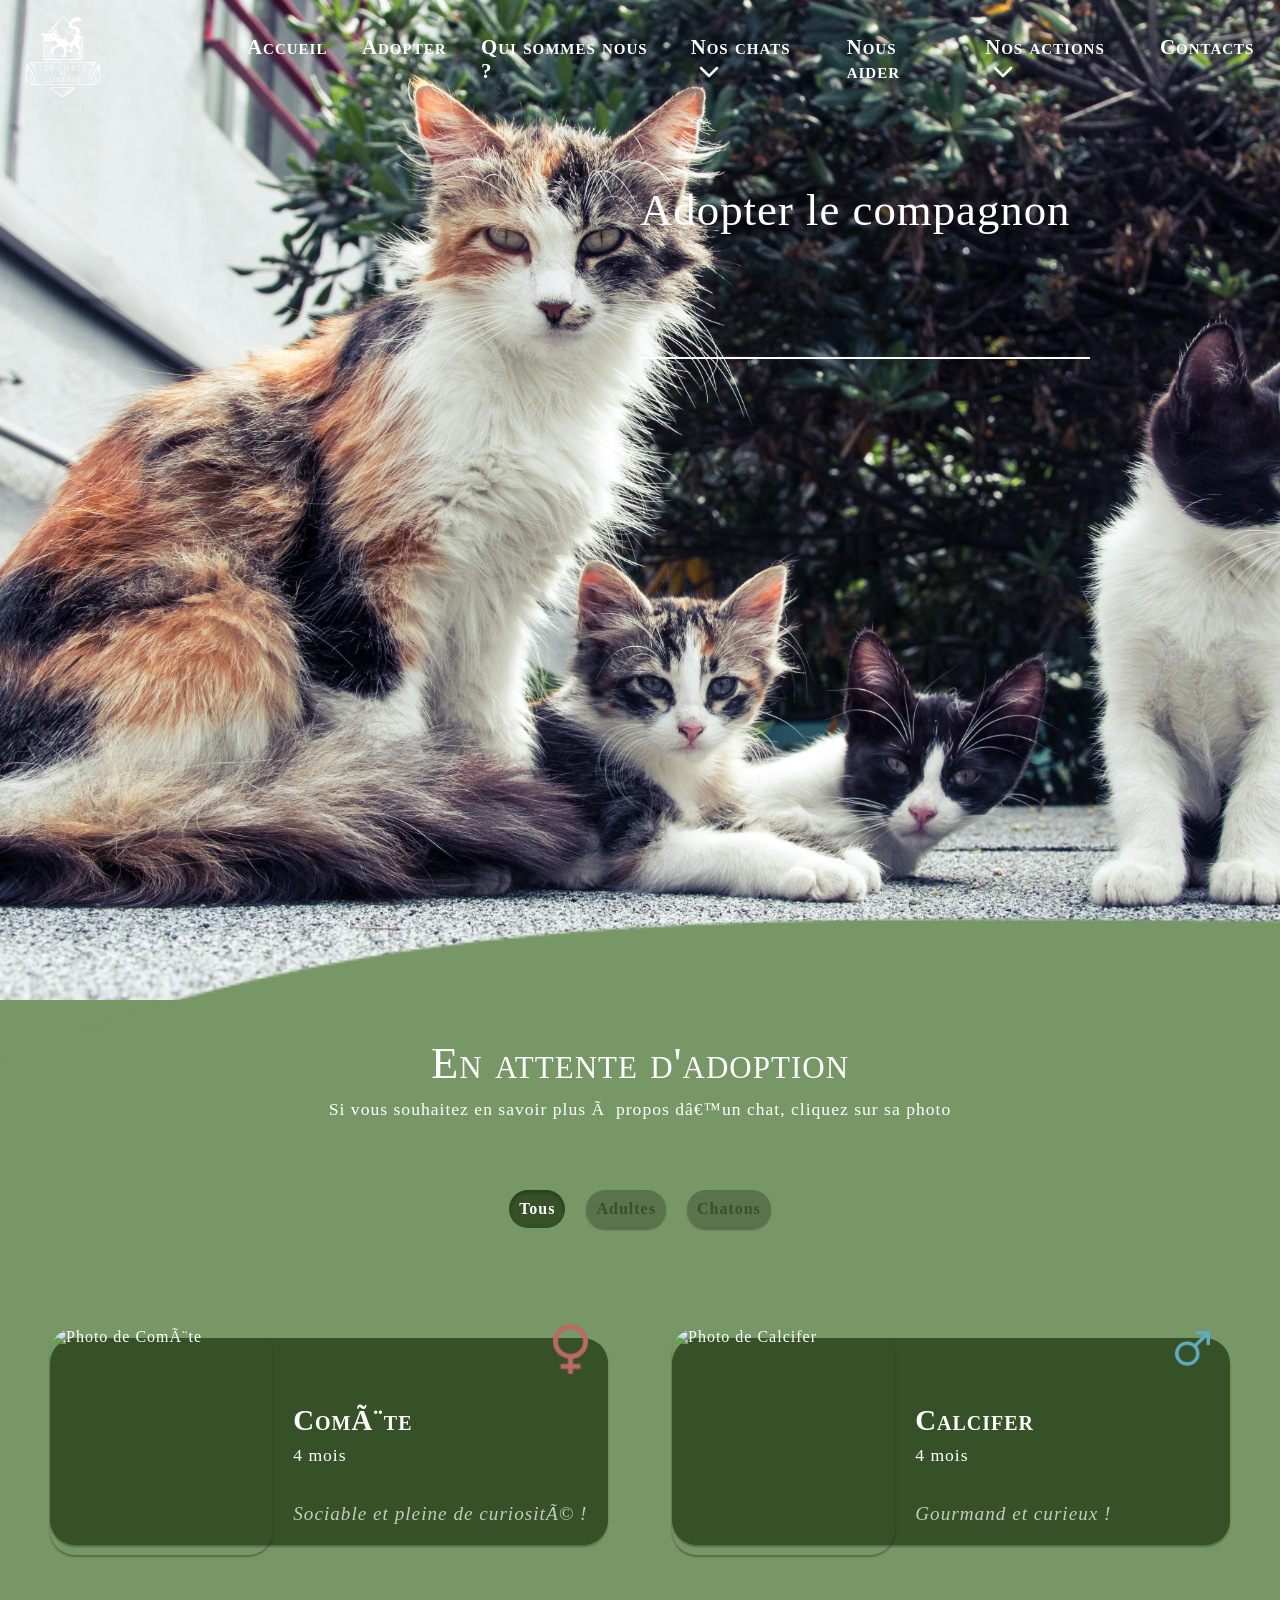
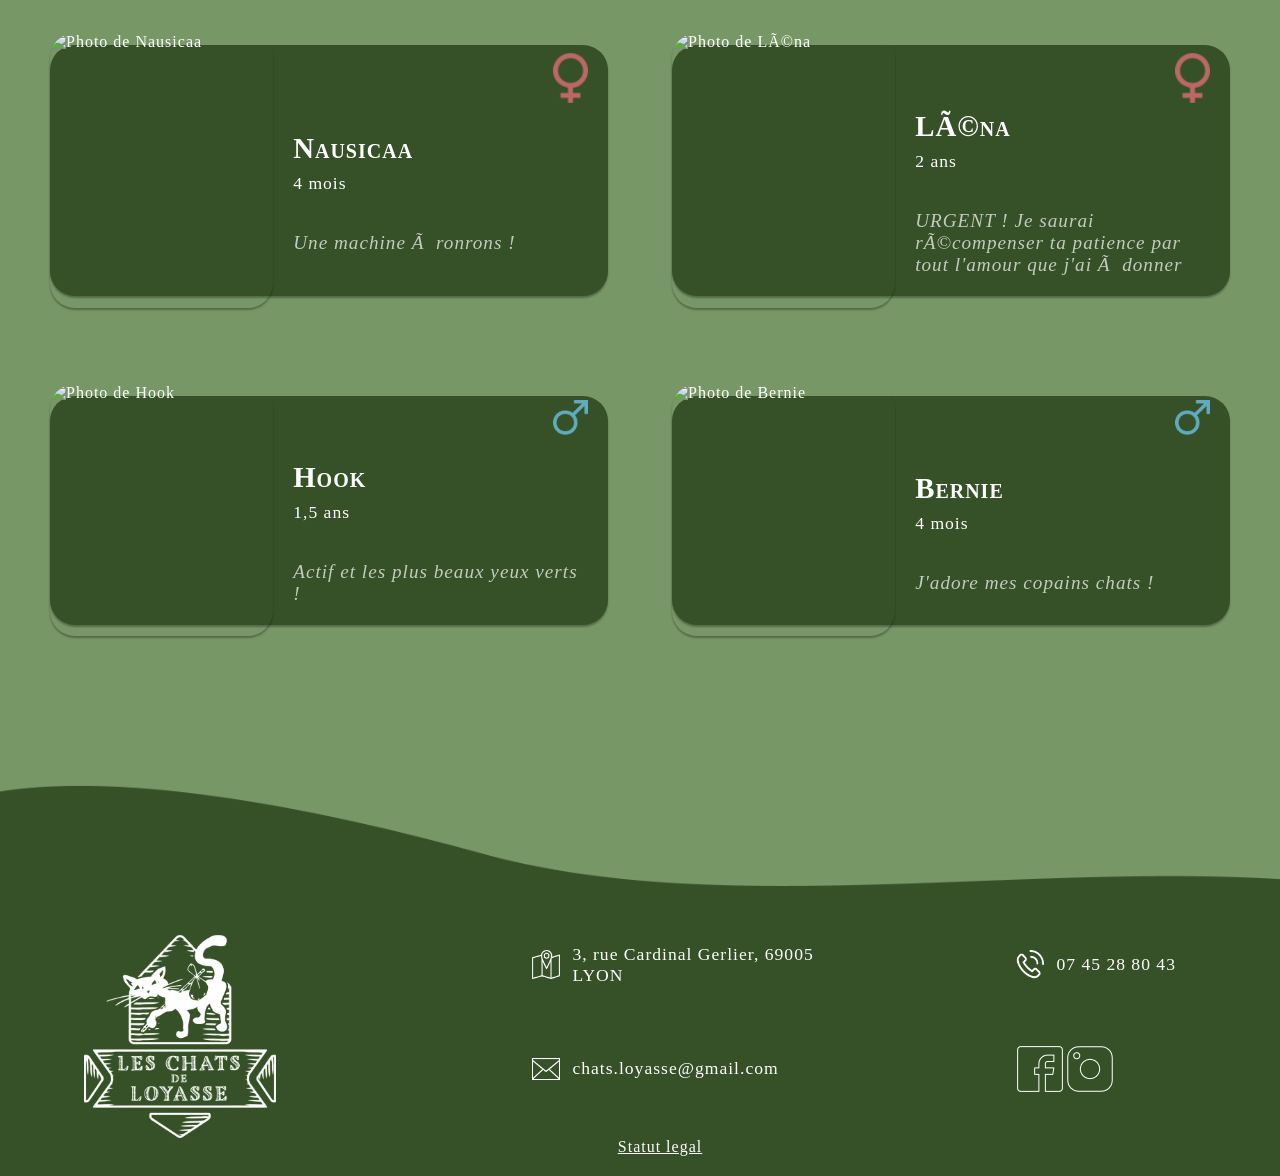
==== commit 218c9bcc: "Deploying to my-pages from @ LesChatsLoyasse/leschatsloyasse.github.io@4f9bb8a33cccd2a9893de539b8f32" ====
--- a/adopter.html
+++ b/adopter.html
@@ -39,7 +39,7 @@
 </header>   
 
         <script src="js/adoption.js" defer></script>
-        <script id="adoption-data" type='application/json'>[{"id":1,"name":"Kisscool","age":"3 mois","gender":"m","quote":"Chaton boule d'énergie !","description":"Bonjour je m'appelle Kisscool, je suis né le 1er mai 2026. Je suis un chaton mâle.\nJ'aurais pu m'appeler Muguet,\nKisscool c'est quand même plus cool.\nJe suis une vraie boule d'énergie !\nJ'adore jouer, courir et me chamailler avec Choupie ma copine.\nJe suis très câlin et j'ai besoin de compagnie. Je n'aime pas l'inconnu et un peu timide au début quand je fais connaissance. \nMais une fois la confiance gagnée, je une machine à ronron. Je suis un vrai petit glouton, avec une préférence pour la pâté, je mange aussi des croquettes car cela est bon pour mes dents.\nIdentifié,\nPrimo vacciné typhus coryza,\nTesté Fiv et Leucose négatif,\nDéparasité et vermifugé.","imagesSrc":["https://lh3.googleusercontent.com/d/1_1PMD6SyiUjVE1dHV0y-Q23eF_4pXwdk"]},{"id":2,"name":"Choupie","age":"3 mois","gender":"f","quote":"Petite perle noire !","description":"Bonjour je m'appelle Choupie, je suis née le 1er mai 2026.\nJ'ai été trouvée seule errant dans la rue.\nJe suis une petite perle noire.\nActuellement je suis en famille d'accueil avec mon copain Kisscool.\nJe suis très aventureuse, j'aime explorer tous les endroits où je me trouve. Je n'ai pas peur des autres animaux, et je ne les fuis pas. \nJe suis assez indépendante.\nJ'apprécie les petits câlins mais pas de trop, c'est quand je le décide. J'aime beaucoup jouer, avec une petite préférence pour les balles, mais j'apprécie aussi le calme. J'ai bon appétit, je mange croquettes et pâté.\nIdentifiée,\nPrimo vacciné typhus coryza,\nTestée Fiv et Leucose négatif,\nDéparasitée et vermifugée.","imagesSrc":["https://lh3.googleusercontent.com/d/1IlS-QMqz1psFe7-3moTDQ3bWQQbSnFkf"]},{"id":3,"name":"Léna","age":"2 ans","gender":"f","quote":"URGENT ! Je saurai récompenser ta patience par tout l'amour que j'ai à donner","description":"Léna, jeune chatte très attachante, cherche une famille douce et patiente. Encore craintive vis-à-vis de l’humain, elle accepte de manger dans la main et se rapproche volontiers quand on ne cherche pas à la toucher. Très sociable avec ses congénères, elle adore la compagnie des autres chats. Elle ne se cache jamais, aime les coussins douillets, déambule librement dans la maison ou dans la cour. Elle joue seule ou avec les autres chats, mais a peur des objets agités par l’humain. Léna a besoin d’un foyer calme avec d’autres chats, de l’espace pour s’épanouir, et de temps pour accorder sa confiance. Un suivi vétérinaire est à prévoir pour l’aider à gérer son surpoids et son entretien. Offrez-lui un environnement serein et elle vous touchera par sa présence discrète et son regard tendre.\nPour adopter : envoyez un mail à adoptions.loyasse@gmail.com","imagesSrc":["https://lh3.googleusercontent.com/d/11Bg1rjlFTJp7i-NtbIuOmr6hZD1KEq0T","https://lh3.googleusercontent.com/d/1hBW05hfZKC8oevgwJj3qBRKaxlJEmF6s","https://lh3.googleusercontent.com/d/1T7B9fxQH6N_8dolacjbYdTZiBQu6Ne3V"]},{"id":4,"name":"Hook","age":"1,5 ans","gender":"m","quote":"Actif et les plus beaux yeux verts ! ","description":"Hook est un jeune chat mâle, très proche des humains.Il adore leur compagnie et est toujours en quête de câlins et d’attention. Avec les autres chats, il aime surtout avoir son indépendance et gérer les rencontres à son rythme. Comme il est très actif, il a besoin d’espace pour se dépenser. Un petit extérieur sécurisé serait un vrai plus pour laisser s’exprimer son côté gavroche !\n\nSon moment préféré de la journée ? La partie de foot avec sa famille d’accueil, avant de s’endormir tout contre eux… :)\n\n🪪 identifié\n💉 vacciné\n🪲 déparasité \n🐛 vermifugé\n🔬 FIV/Leucose négatifs\n      STÉRILISÉ\nPour adopter : envoyez un mail à adoptions.loyasse@gmail.com","imagesSrc":["https://lh3.googleusercontent.com/d/1MdNGfbhoHh1pR-PflrooQTvhcOW6DCWk","https://lh3.googleusercontent.com/d/1fnEaMBWta97PSLHlr5QrNWjZdLY1JawC"]},{"id":5,"name":"Karis","age":"4 mois","gender":"m","quote":"Aime jouer et les câlins ! ","description":"Karis né le 30 mars 2026 a été trouvé seul dans la rue.\nJe suis un chaton sociable qui aime mes amis chats et les humains.\n J'aime jouer et surtout les câlins.\n\n🪪 identifié\n💉 primo vacciné typhus coryza\n🪲 déparasité \n🐛 vermifugé\n🔬 FIV/Leucose négatifs\nPour adopter : envoyez un mail à adoptions.loyasse@gmail.com","imagesSrc":["https://lh3.googleusercontent.com/d/1tnq5BwRciJkYJXHCWCq8ooVQ7dy0NrDQ"]},{"id":6,"name":"Bernie","age":"4 mois","gender":"m","quote":"J'adore mes copains chats ! ","description":"Bernie né le 30 mars 2026, a été trouvé avec son frère et sa sœur dans la rue.\nJe suis un chaton sociable qui aime mes amis les chats. Je suis encore un peu timide avec les humains mais une fois avec ma nouvelle famille, cela devrait s'améliorer rapidement.\n\n🪪 identifié\n💉 primo vacciné typhus coryza\n🪲 déparasité \n🐛 vermifugé\n🔬 FIV/Leucose négatifs\nPour adopter : envoyez un mail à adoptions.loyasse@gmail.com","imagesSrc":["https://lh3.googleusercontent.com/d/1TLNfnxMCgy4QF6RyqzNiVXrnpAW4Rv0t"]}]</script>
+        <script id="adoption-data" type='application/json'>[{"id":1,"name":"Comète","age":"4 mois","gender":"f","quote":"Sociable et pleine de curiosité ! ","description":"Bonjour je m'appelle Comète, je suis née  le 1er mai 2026.\nJe suis une adorable petite minette, sociable et pleine de curiosité. J'aime jouer, explorer et participer à tout ce qui se passe dans la maison. Il paraît même que je ne résiste pas toujours à une frite oubliée dans une assiette…\nAprès toutes ces découvertes, j'apprécie de venir me blottir près de vous pour une séance de caresses, ventre compris.\n\n🪪 identifiée\n💉 primo vaccinée + rappel\n🔬 Testée Fiv et Felv négatifs\n🪲 déparasitée\n🐛 vermifugée\n\nPour adopter : envoyez un mail à adoptions.loyasse@gmail.com","imagesSrc":["https://lh3.googleusercontent.com/d/1cBxwE9yEVvg3rwahhNooAKh0wuI2v928"]},{"id":2,"name":"Calcifer","age":"4 mois","gender":"m","quote":"Gourmand et curieux ! ","description":"Bonjour je m'appelle Calcifer, je suis le frère de Nausicaa. Je suis né  le 1er mai 2026.\nJe suis un chaton gourmand et curieux, j’adore explorer partout. Je suis craintif avec l’humain au début mais dès que vous aurez ma confiance je vous suivrai partout pour que vous me couvriez de câlins.\n\n🪪 identifié\n💉 primo vacciné + rappel\n🔬 Testée Fiv et Felv négatifs\n🪲 déparasité\n🐛 vermifugé\n\nPour adopter : envoyez un mail à adoptions.loyasse@gmail.com","imagesSrc":["https://lh3.googleusercontent.com/d/1dcOp5eWiyQPGJrwV4oRoQ79H4DqITjOK"]},{"id":3,"name":"Nausicaa","age":"4 mois","gender":"f","quote":"Une machine à ronrons !","description":"Bonjour je m'appelle Nausicaa, je suis la soeur de Calcifer. Je suis née le 1er mai 2026.\nJe suis une petite chatonne très gentille et joueuse, autant avec les humains qu’avec les autres chats. Il me faut un peu de temps pour accepter les câlins, mais quand c’est le cas je deviens une machine à ronrons car j’adore ça !\n\n🪪 identifié\n💉 primo vaccinée + rappel\n🔬 Testée Fiv et Felv négatifs\n🪲 déparasitée\n🐛 vermifugée\n\nPour adopter : envoyez un mail à adoptions.loyasse@gmail.com","imagesSrc":["https://lh3.googleusercontent.com/d/1bBpAMBQJzdMc-Xza_EvdIs5RfdgjBxxz"]},{"id":4,"name":"Léna","age":"2 ans","gender":"f","quote":"URGENT ! Je saurai récompenser ta patience par tout l'amour que j'ai à donner","description":"Léna, jeune chatte très attachante, cherche une famille douce et patiente. Encore craintive vis-à-vis de l’humain, elle accepte de manger dans la main et se rapproche volontiers quand on ne cherche pas à la toucher. Très sociable avec ses congénères, elle adore la compagnie des autres chats. Elle ne se cache jamais, aime les coussins douillets, déambule librement dans la maison ou dans la cour. Elle joue seule ou avec les autres chats, mais a peur des objets agités par l’humain. Léna a besoin d’un foyer calme avec d’autres chats, de l’espace pour s’épanouir, et de temps pour accorder sa confiance. Un suivi vétérinaire est à prévoir pour l’aider à gérer son surpoids et son entretien. Offrez-lui un environnement serein et elle vous touchera par sa présence discrète et son regard tendre.\nPour adopter : envoyez un mail à adoptions.loyasse@gmail.com","imagesSrc":["https://lh3.googleusercontent.com/d/11Bg1rjlFTJp7i-NtbIuOmr6hZD1KEq0T","https://lh3.googleusercontent.com/d/1hBW05hfZKC8oevgwJj3qBRKaxlJEmF6s","https://lh3.googleusercontent.com/d/1T7B9fxQH6N_8dolacjbYdTZiBQu6Ne3V"]},{"id":5,"name":"Hook","age":"1,5 ans","gender":"m","quote":"Actif et les plus beaux yeux verts ! ","description":"Hook est un jeune chat mâle, très proche des humains.Il adore leur compagnie et est toujours en quête de câlins et d’attention. Avec les autres chats, il aime surtout avoir son indépendance et gérer les rencontres à son rythme. Comme il est très actif, il a besoin d’espace pour se dépenser. Un petit extérieur sécurisé serait un vrai plus pour laisser s’exprimer son côté gavroche !\n\nSon moment préféré de la journée ? La partie de foot avec sa famille d’accueil, avant de s’endormir tout contre eux… :)\n\n🪪 identifié\n💉 vacciné\n🪲 déparasité \n🐛 vermifugé\n🔬 FIV/Leucose négatifs\n      STÉRILISÉ\nPour adopter : envoyez un mail à adoptions.loyasse@gmail.com","imagesSrc":["https://lh3.googleusercontent.com/d/1MdNGfbhoHh1pR-PflrooQTvhcOW6DCWk","https://lh3.googleusercontent.com/d/1fnEaMBWta97PSLHlr5QrNWjZdLY1JawC"]},{"id":6,"name":"Bernie","age":"4 mois","gender":"m","quote":"J'adore mes copains chats ! ","description":"Bernie né le 30 mars 2026, a été trouvé avec son frère et sa sœur dans la rue.\nJe suis un chaton sociable qui aime mes amis les chats. Je suis encore un peu timide avec les humains mais une fois avec ma nouvelle famille, cela devrait s'améliorer rapidement.\n\n🪪 identifié\n💉 primo vacciné typhus coryza\n🪲 déparasité \n🐛 vermifugé\n🔬 FIV/Leucose négatifs\nPour adopter : envoyez un mail à adoptions.loyasse@gmail.com","imagesSrc":["https://lh3.googleusercontent.com/d/1TLNfnxMCgy4QF6RyqzNiVXrnpAW4Rv0t"]}]</script>
 
         <section class="accueil page-adoption-top">
             <div class="page-adoption-top-text">
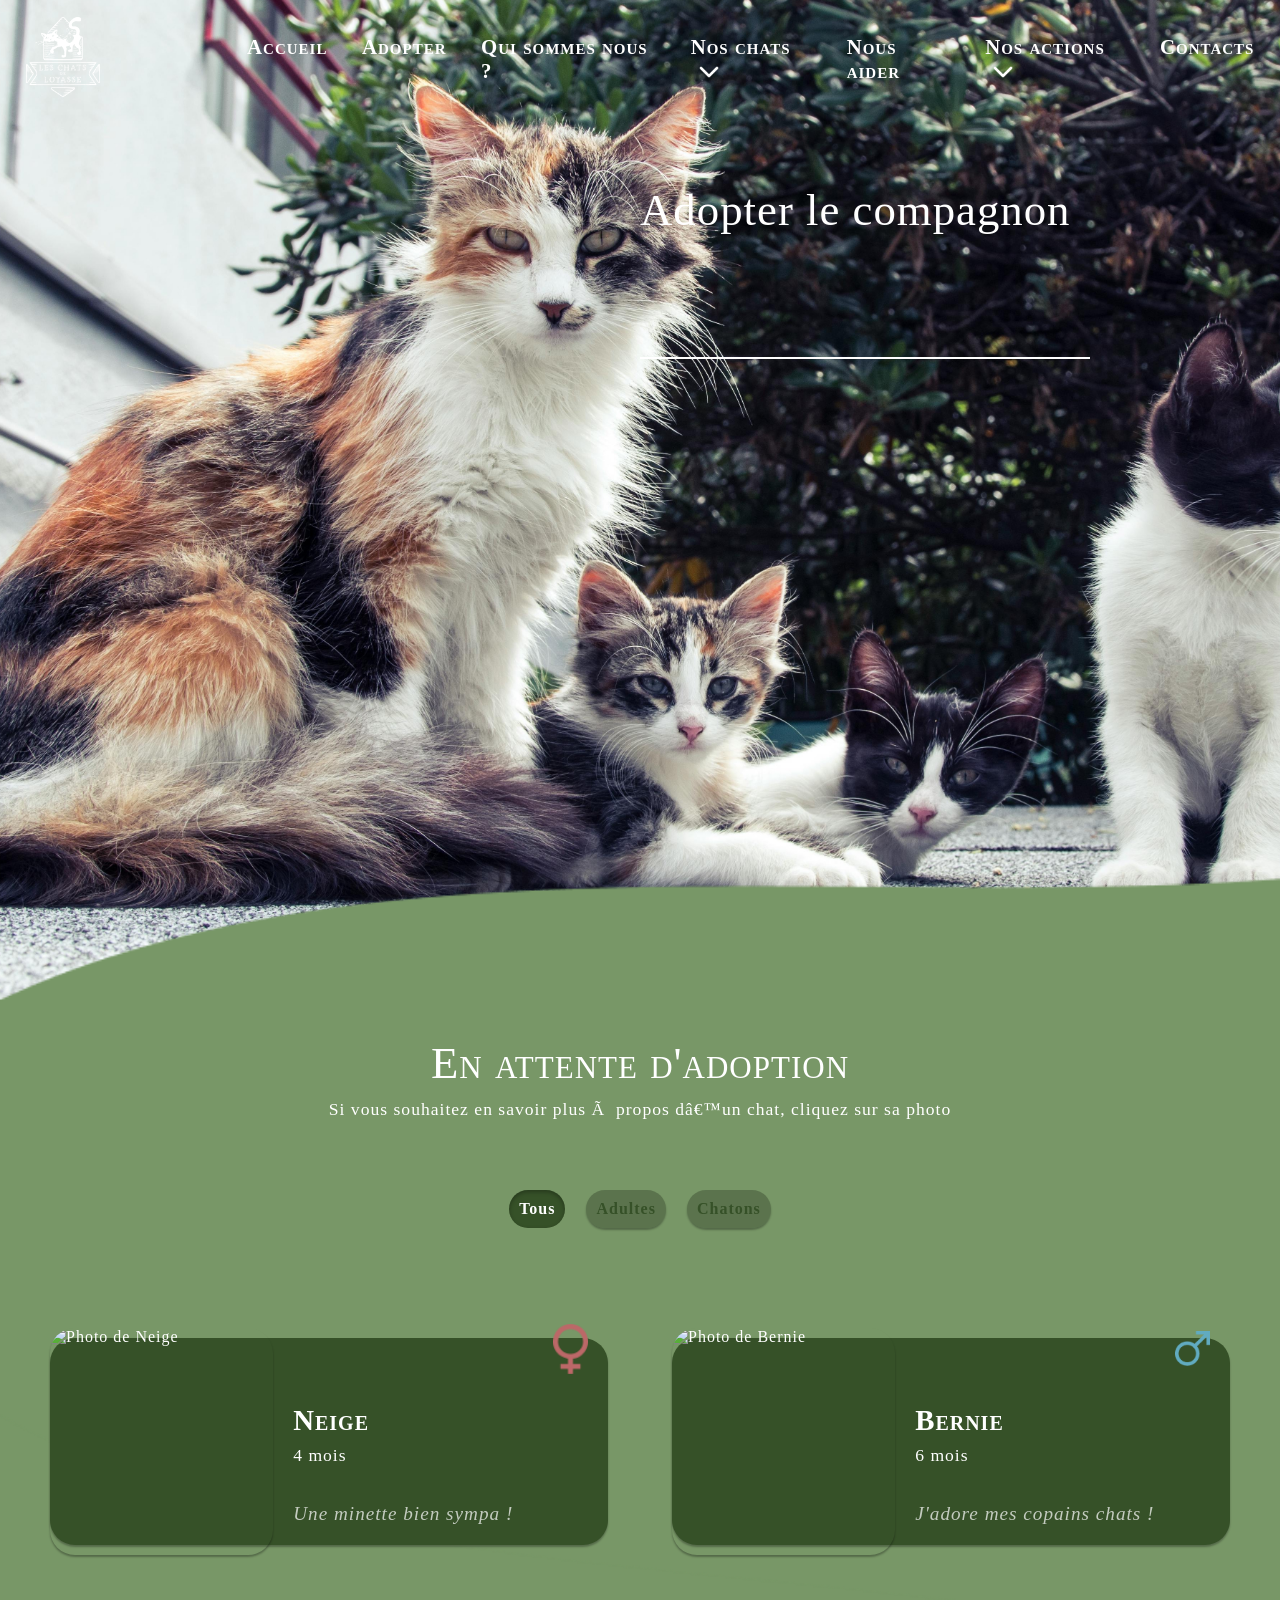
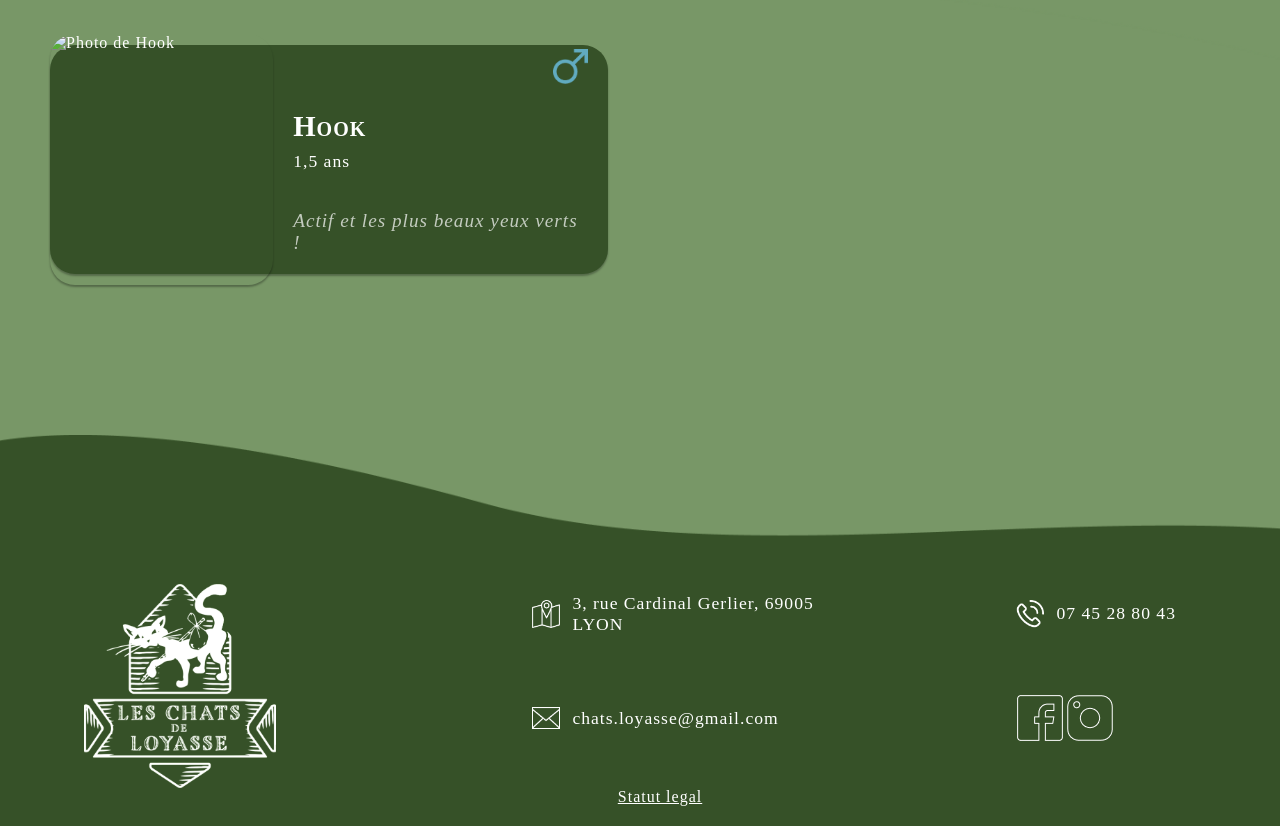
==== commit 99500a15: "Deploying to my-pages from @ LesChatsLoyasse/leschatsloyasse.github.io@4f9bb8a33cccd2a9893de539b8f32" ====
--- a/adopter.html
+++ b/adopter.html
@@ -39,7 +39,7 @@
 </header>   
 
         <script src="js/adoption.js" defer></script>
-        <script id="adoption-data" type='application/json'>[{"id":1,"name":"Comète","age":"4 mois","gender":"f","quote":"Sociable et pleine de curiosité ! ","description":"Bonjour je m'appelle Comète, je suis née  le 1er mai 2026.\nJe suis une adorable petite minette, sociable et pleine de curiosité. J'aime jouer, explorer et participer à tout ce qui se passe dans la maison. Il paraît même que je ne résiste pas toujours à une frite oubliée dans une assiette…\nAprès toutes ces découvertes, j'apprécie de venir me blottir près de vous pour une séance de caresses, ventre compris.\n\n🪪 identifiée\n💉 primo vaccinée + rappel\n🔬 Testée Fiv et Felv négatifs\n🪲 déparasitée\n🐛 vermifugée\n\nPour adopter : envoyez un mail à adoptions.loyasse@gmail.com","imagesSrc":["https://lh3.googleusercontent.com/d/1cBxwE9yEVvg3rwahhNooAKh0wuI2v928"]},{"id":2,"name":"Calcifer","age":"4 mois","gender":"m","quote":"Gourmand et curieux ! ","description":"Bonjour je m'appelle Calcifer, je suis le frère de Nausicaa. Je suis né  le 1er mai 2026.\nJe suis un chaton gourmand et curieux, j’adore explorer partout. Je suis craintif avec l’humain au début mais dès que vous aurez ma confiance je vous suivrai partout pour que vous me couvriez de câlins.\n\n🪪 identifié\n💉 primo vacciné + rappel\n🔬 Testée Fiv et Felv négatifs\n🪲 déparasité\n🐛 vermifugé\n\nPour adopter : envoyez un mail à adoptions.loyasse@gmail.com","imagesSrc":["https://lh3.googleusercontent.com/d/1dcOp5eWiyQPGJrwV4oRoQ79H4DqITjOK"]},{"id":3,"name":"Nausicaa","age":"4 mois","gender":"f","quote":"Une machine à ronrons !","description":"Bonjour je m'appelle Nausicaa, je suis la soeur de Calcifer. Je suis née le 1er mai 2026.\nJe suis une petite chatonne très gentille et joueuse, autant avec les humains qu’avec les autres chats. Il me faut un peu de temps pour accepter les câlins, mais quand c’est le cas je deviens une machine à ronrons car j’adore ça !\n\n🪪 identifié\n💉 primo vaccinée + rappel\n🔬 Testée Fiv et Felv négatifs\n🪲 déparasitée\n🐛 vermifugée\n\nPour adopter : envoyez un mail à adoptions.loyasse@gmail.com","imagesSrc":["https://lh3.googleusercontent.com/d/1bBpAMBQJzdMc-Xza_EvdIs5RfdgjBxxz"]},{"id":4,"name":"Léna","age":"2 ans","gender":"f","quote":"URGENT ! Je saurai récompenser ta patience par tout l'amour que j'ai à donner","description":"Léna, jeune chatte très attachante, cherche une famille douce et patiente. Encore craintive vis-à-vis de l’humain, elle accepte de manger dans la main et se rapproche volontiers quand on ne cherche pas à la toucher. Très sociable avec ses congénères, elle adore la compagnie des autres chats. Elle ne se cache jamais, aime les coussins douillets, déambule librement dans la maison ou dans la cour. Elle joue seule ou avec les autres chats, mais a peur des objets agités par l’humain. Léna a besoin d’un foyer calme avec d’autres chats, de l’espace pour s’épanouir, et de temps pour accorder sa confiance. Un suivi vétérinaire est à prévoir pour l’aider à gérer son surpoids et son entretien. Offrez-lui un environnement serein et elle vous touchera par sa présence discrète et son regard tendre.\nPour adopter : envoyez un mail à adoptions.loyasse@gmail.com","imagesSrc":["https://lh3.googleusercontent.com/d/11Bg1rjlFTJp7i-NtbIuOmr6hZD1KEq0T","https://lh3.googleusercontent.com/d/1hBW05hfZKC8oevgwJj3qBRKaxlJEmF6s","https://lh3.googleusercontent.com/d/1T7B9fxQH6N_8dolacjbYdTZiBQu6Ne3V"]},{"id":5,"name":"Hook","age":"1,5 ans","gender":"m","quote":"Actif et les plus beaux yeux verts ! ","description":"Hook est un jeune chat mâle, très proche des humains.Il adore leur compagnie et est toujours en quête de câlins et d’attention. Avec les autres chats, il aime surtout avoir son indépendance et gérer les rencontres à son rythme. Comme il est très actif, il a besoin d’espace pour se dépenser. Un petit extérieur sécurisé serait un vrai plus pour laisser s’exprimer son côté gavroche !\n\nSon moment préféré de la journée ? La partie de foot avec sa famille d’accueil, avant de s’endormir tout contre eux… :)\n\n🪪 identifié\n💉 vacciné\n🪲 déparasité \n🐛 vermifugé\n🔬 FIV/Leucose négatifs\n      STÉRILISÉ\nPour adopter : envoyez un mail à adoptions.loyasse@gmail.com","imagesSrc":["https://lh3.googleusercontent.com/d/1MdNGfbhoHh1pR-PflrooQTvhcOW6DCWk","https://lh3.googleusercontent.com/d/1fnEaMBWta97PSLHlr5QrNWjZdLY1JawC"]},{"id":6,"name":"Bernie","age":"4 mois","gender":"m","quote":"J'adore mes copains chats ! ","description":"Bernie né le 30 mars 2026, a été trouvé avec son frère et sa sœur dans la rue.\nJe suis un chaton sociable qui aime mes amis les chats. Je suis encore un peu timide avec les humains mais une fois avec ma nouvelle famille, cela devrait s'améliorer rapidement.\n\n🪪 identifié\n💉 primo vacciné typhus coryza\n🪲 déparasité \n🐛 vermifugé\n🔬 FIV/Leucose négatifs\nPour adopter : envoyez un mail à adoptions.loyasse@gmail.com","imagesSrc":["https://lh3.googleusercontent.com/d/1TLNfnxMCgy4QF6RyqzNiVXrnpAW4Rv0t"]}]</script>
+        <script id="adoption-data" type='application/json'>[{"id":1,"name":"Neige","age":"4 mois","gender":"f","quote":"Une minette bien sympa ! ","description":"Bonjour je m'appelle Neige. Je suis née le 1er juin 2026.\nJe suis une petite minette bien sympa, j'aime jouer avec les autres chats et bien sûr j'aime beaucoup les humains. \nJe vous attends pour mon adoption.\n\n🪪 identifié\n💉 primo vacciné typhus coryza\n🪲 déparasité \n🐛 vermifugé\n🔬 FIV/Leucose négatifs\nPour adopter : envoyez un mail à adoptions.loyasse@gmail.com","imagesSrc":["https://lh3.googleusercontent.com/d/1Q71nE-azA6FQctef-eeSmjS866Luy8CM"]},{"id":2,"name":"Bernie","age":"6 mois","gender":"m","quote":"J'adore mes copains chats ! ","description":"Bernie né le 30 mars 2026, a été trouvé avec son frère et sa sœur dans la rue.\nJe suis un chaton sociable qui aime mes amis les chats. Je suis encore un peu timide avec les humains mais une fois avec ma nouvelle famille, cela devrait s'améliorer rapidement.\n\n🪪 identifié\n💉 primo vacciné typhus coryza\n🪲 déparasité \n🐛 vermifugé\n🔬 FIV/Leucose négatifs\nPour adopter : envoyez un mail à adoptions.loyasse@gmail.com","imagesSrc":["https://lh3.googleusercontent.com/d/1TLNfnxMCgy4QF6RyqzNiVXrnpAW4Rv0t"]},{"id":3,"name":"Hook","age":"1,5 ans","gender":"m","quote":"Actif et les plus beaux yeux verts ! ","description":"Hook est un jeune chat mâle, très proche des humains.Il adore leur compagnie et est toujours en quête de câlins et d’attention. Avec les autres chats, il aime surtout avoir son indépendance et gérer les rencontres à son rythme. Comme il est très actif, il a besoin d’espace pour se dépenser. Un petit extérieur sécurisé serait un vrai plus pour laisser s’exprimer son côté gavroche !\n\nSon moment préféré de la journée ? La partie de foot avec sa famille d’accueil, avant de s’endormir tout contre eux… :)\n\n🪪 identifié\n💉 vacciné\n🪲 déparasité \n🐛 vermifugé\n🔬 FIV/Leucose négatifs\n      STÉRILISÉ\nPour adopter : envoyez un mail à adoptions.loyasse@gmail.com","imagesSrc":["https://lh3.googleusercontent.com/d/1MdNGfbhoHh1pR-PflrooQTvhcOW6DCWk","https://lh3.googleusercontent.com/d/1fnEaMBWta97PSLHlr5QrNWjZdLY1JawC"]}]</script>
 
         <section class="accueil page-adoption-top">
             <div class="page-adoption-top-text">
